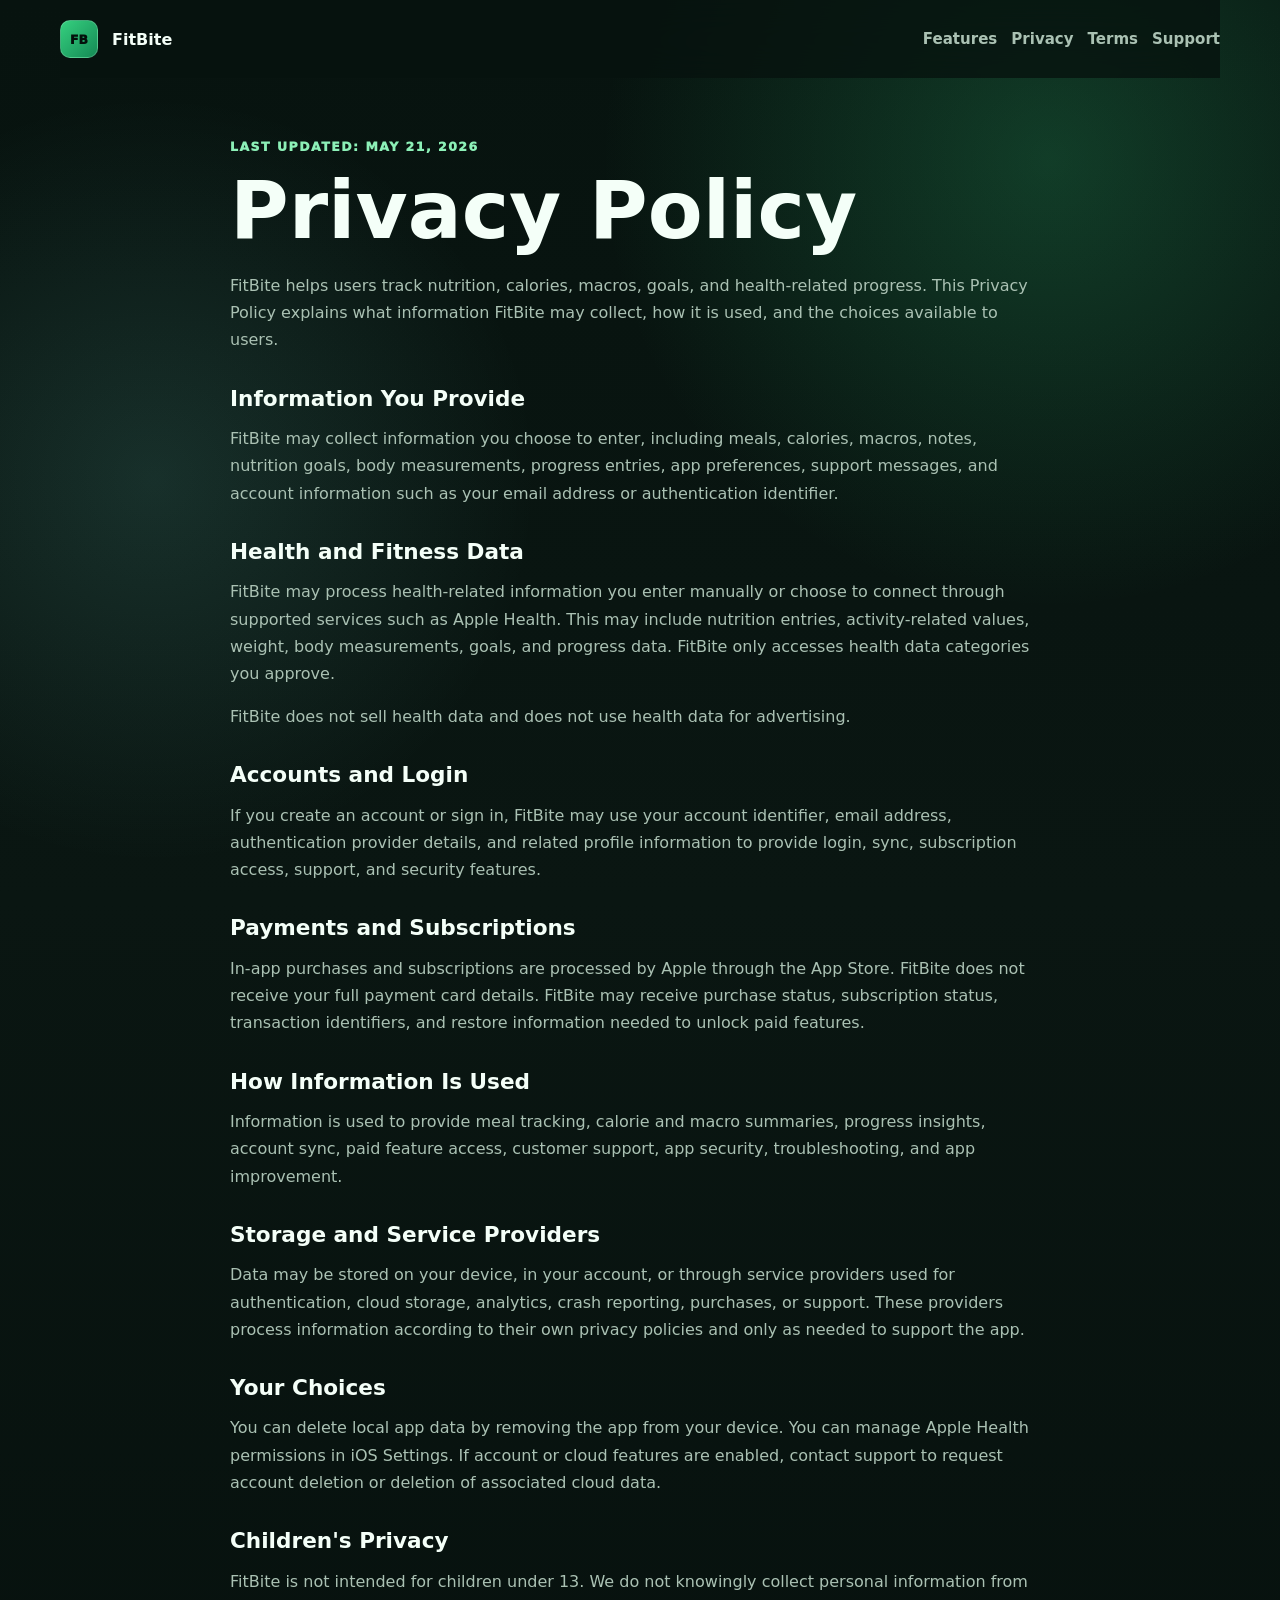
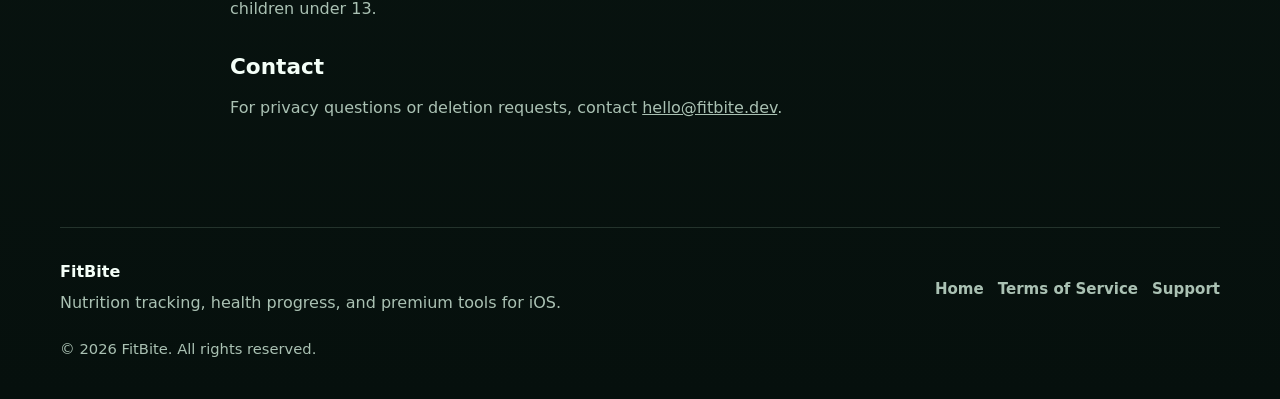
==== privacy.html @ 86999793 "update" ====
<!doctype html>
<html lang="en">
  <head>
    <meta charset="utf-8">
    <meta name="viewport" content="width=device-width, initial-scale=1">
    <title>Privacy Policy - FitBite</title>
    <meta name="description" content="Privacy Policy for the FitBite iOS app.">
    <link rel="canonical" href="https://fitbite.dev/privacy.html">
    <link rel="stylesheet" href="styles.css">
  </head>
  <body>
    <header class="site-header">
      <a class="brand" href="index.html" aria-label="FitBite home">
        <span class="brand-mark">FB</span>
        <span>FitBite</span>
      </a>
      <nav class="nav" aria-label="Main navigation">
        <a href="index.html#features">Features</a>
        <a href="privacy.html">Privacy</a>
        <a href="terms.html">Terms</a>
        <a href="support.html">Support</a>
      </nav>
    </header>

    <main class="document">
      <p class="eyebrow">Last updated: May 21, 2026</p>
      <h1>Privacy Policy</h1>
      <p>
        FitBite helps users track nutrition, calories, macros, goals, and health-related progress.
        This Privacy Policy explains what information FitBite may collect, how it is used, and the
        choices available to users.
      </p>

      <h2>Information You Provide</h2>
      <p>
        FitBite may collect information you choose to enter, including meals, calories, macros, notes,
        nutrition goals, body measurements, progress entries, app preferences, support messages, and
        account information such as your email address or authentication identifier.
      </p>

      <h2>Health and Fitness Data</h2>
      <p>
        FitBite may process health-related information you enter manually or choose to connect through
        supported services such as Apple Health. This may include nutrition entries, activity-related
        values, weight, body measurements, goals, and progress data. FitBite only accesses health data
        categories you approve.
      </p>
      <p>
        FitBite does not sell health data and does not use health data for advertising.
      </p>

      <h2>Accounts and Login</h2>
      <p>
        If you create an account or sign in, FitBite may use your account identifier, email address,
        authentication provider details, and related profile information to provide login, sync,
        subscription access, support, and security features.
      </p>

      <h2>Payments and Subscriptions</h2>
      <p>
        In-app purchases and subscriptions are processed by Apple through the App Store. FitBite does
        not receive your full payment card details. FitBite may receive purchase status, subscription
        status, transaction identifiers, and restore information needed to unlock paid features.
      </p>

      <h2>How Information Is Used</h2>
      <p>
        Information is used to provide meal tracking, calorie and macro summaries, progress insights,
        account sync, paid feature access, customer support, app security, troubleshooting, and app
        improvement.
      </p>

      <h2>Storage and Service Providers</h2>
      <p>
        Data may be stored on your device, in your account, or through service providers used for
        authentication, cloud storage, analytics, crash reporting, purchases, or support. These providers
        process information according to their own privacy policies and only as needed to support the app.
      </p>

      <h2>Your Choices</h2>
      <p>
        You can delete local app data by removing the app from your device. You can manage Apple Health
        permissions in iOS Settings. If account or cloud features are enabled, contact support to request
        account deletion or deletion of associated cloud data.
      </p>

      <h2>Children's Privacy</h2>
      <p>
        FitBite is not intended for children under 13. We do not knowingly collect personal information
        from children under 13.
      </p>

      <h2>Contact</h2>
      <p>
        For privacy questions or deletion requests, contact
        <a href="mailto:hello@fitbite.dev">hello@fitbite.dev</a>.
      </p>
    </main>

    <footer class="site-footer">
      <div>
        <strong>FitBite</strong>
        <p>Nutrition tracking, health progress, and premium tools for iOS.</p>
      </div>
      <nav aria-label="Footer navigation">
        <a href="index.html">Home</a>
        <a href="terms.html">Terms of Service</a>
        <a href="support.html">Support</a>
      </nav>
      <span>&copy; <span id="year"></span> FitBite. All rights reserved.</span>
    </footer>

    <script>
      document.getElementById("year").textContent = new Date().getFullYear();
    </script>
  </body>
</html>
---- styles.css ----
:root {
  color-scheme: dark;
  --bg: #07130f;
  --panel: #0e2019;
  --panel-2: #10281f;
  --ink: #f4fff8;
  --muted: #aac1b3;
  --line: rgba(210, 255, 226, 0.14);
  --green: #35d07f;
  --green-2: #8cf0b7;
  --lime: #d8ff70;
  --cyan: #86f7e8;
  --orange: #ffb36b;
  --shadow: 0 28px 80px rgba(0, 0, 0, 0.35);
  font-family: Inter, ui-sans-serif, system-ui, -apple-system, BlinkMacSystemFont, "Segoe UI", sans-serif;
}

* {
  box-sizing: border-box;
}

html {
  scroll-behavior: smooth;
}

body {
  margin: 0;
  background:
    radial-gradient(circle at 82% 8%, rgba(53, 208, 127, 0.22), transparent 28rem),
    radial-gradient(circle at 12% 24%, rgba(134, 247, 232, 0.12), transparent 24rem),
    linear-gradient(180deg, #07130f 0%, #0a1612 45%, #06100d 100%);
  color: var(--ink);
}

a {
  color: inherit;
}

.site-header,
.hero,
.section,
.split-section,
.gallery-section,
.faq-section,
.cta-section,
.site-footer {
  width: min(1160px, calc(100% - 40px));
  margin-right: auto;
  margin-left: auto;
}

.site-header {
  position: sticky;
  top: 0;
  z-index: 10;
  display: flex;
  align-items: center;
  justify-content: space-between;
  min-height: 78px;
  background: rgba(7, 19, 15, 0.78);
  backdrop-filter: blur(18px);
}

.brand,
.nav,
.site-footer nav {
  display: flex;
  align-items: center;
  gap: 14px;
}

.brand {
  text-decoration: none;
  font-weight: 900;
}

.brand-mark {
  display: grid;
  place-items: center;
  width: 38px;
  height: 38px;
  border: 1px solid rgba(255, 255, 255, 0.18);
  border-radius: 10px;
  background: linear-gradient(135deg, var(--green), #158a55);
  color: #04100b;
  font-size: 0.78rem;
  font-weight: 950;
}

.nav {
  flex-wrap: wrap;
  justify-content: flex-end;
}

.nav a,
.site-footer a {
  color: var(--muted);
  text-decoration: none;
  font-size: 0.94rem;
  font-weight: 800;
}

.nav a:hover,
.site-footer a:hover {
  color: var(--ink);
}

.hero {
  display: grid;
  grid-template-columns: minmax(0, 1fr) 390px;
  align-items: center;
  gap: 60px;
  min-height: calc(100vh - 138px);
  padding: 30px 0 38px;
}

.hero-copy {
  max-width: 760px;
}

.eyebrow {
  margin: 0 0 16px;
  color: var(--green-2);
  font-size: 0.78rem;
  font-weight: 950;
  letter-spacing: 0.12em;
  text-transform: uppercase;
}

h1,
h2,
h3,
p {
  margin-top: 0;
}

h1 {
  max-width: 780px;
  margin-bottom: 22px;
  font-size: clamp(3rem, 6.7vw, 5.9rem);
  line-height: 0.96;
  letter-spacing: 0;
}

h2 {
  margin-bottom: 16px;
  font-size: clamp(2rem, 4vw, 3.6rem);
  line-height: 1;
  letter-spacing: 0;
}

h3 {
  margin-bottom: 10px;
  font-size: 1.08rem;
}

p {
  color: var(--muted);
  line-height: 1.7;
}

.lead,
.section-lead {
  max-width: 680px;
  font-size: 1.16rem;
}

.hero-actions {
  display: flex;
  flex-wrap: wrap;
  gap: 12px;
  margin-top: 32px;
}

.button {
  display: inline-flex;
  align-items: center;
  justify-content: center;
  min-height: 50px;
  padding: 0 20px;
  border: 1px solid var(--line);
  border-radius: 10px;
  color: var(--ink);
  text-decoration: none;
  font-weight: 950;
}

.button.primary {
  border-color: rgba(53, 208, 127, 0.7);
  background: linear-gradient(135deg, var(--green), var(--lime));
  color: #04100b;
}

.button.secondary {
  background: rgba(255, 255, 255, 0.06);
}

.phone-scene {
  display: grid;
  justify-items: center;
}

.phone {
  width: min(100%, 360px);
  min-height: 552px;
  padding: 22px 18px;
  border: 10px solid #020806;
  border-radius: 38px;
  background:
    linear-gradient(180deg, rgba(18, 54, 40, 0.86), rgba(5, 15, 12, 0.96)),
    var(--panel);
  box-shadow: var(--shadow);
}

.phone-speaker {
  width: 92px;
  height: 5px;
  margin: 0 auto 18px;
  border-radius: 99px;
  background: rgba(255, 255, 255, 0.84);
}

.app-top {
  display: flex;
  justify-content: space-between;
  margin-bottom: 12px;
  color: var(--muted);
}

.app-top strong {
  color: var(--ink);
}

.calorie-ring {
  display: grid;
  place-items: center;
  height: 164px;
  margin-bottom: 12px;
  border: 1px solid rgba(216, 255, 112, 0.32);
  border-radius: 50%;
  background:
    radial-gradient(circle, rgba(7, 19, 15, 0.92) 49%, transparent 50%),
    conic-gradient(var(--lime) 0 68%, rgba(255, 255, 255, 0.11) 68% 100%);
}

.calorie-ring span {
  color: var(--ink);
  font-size: 2.48rem;
  font-weight: 950;
}

.calorie-ring small {
  margin-top: -54px;
  color: var(--muted);
}

.macro-grid,
.meal-stack {
  display: grid;
  gap: 10px;
}

.macro-grid {
  grid-template-columns: repeat(3, 1fr);
  margin-bottom: 10px;
}

.macro-grid div,
.meal-stack div,
.feature-grid article,
.steps article,
.plans article,
.screen-grid article,
.faq-section details {
  border: 1px solid var(--line);
  border-radius: 14px;
  background: rgba(255, 255, 255, 0.055);
}

.macro-grid div {
  display: grid;
  gap: 4px;
  padding: 12px 8px;
  text-align: center;
}

.macro-grid span,
.meal-stack span {
  color: var(--muted);
  font-size: 0.86rem;
}

.meal-stack div {
  display: flex;
  justify-content: space-between;
  padding: 13px;
}

.section,
.split-section,
.gallery-section,
.faq-section,
.cta-section {
  padding: 74px 0;
  border-top: 1px solid var(--line);
}

.feature-grid,
.plans,
.screen-grid {
  display: grid;
  gap: 16px;
}

.feature-grid {
  grid-template-columns: repeat(3, 1fr);
  margin-top: 30px;
}

.feature-grid article,
.plans article,
.screen-grid article {
  padding: 24px;
}

.feature-grid article span,
.plans article span {
  display: inline-flex;
  margin-bottom: 24px;
  color: var(--green-2);
  font-weight: 950;
}

.split-section {
  display: grid;
  grid-template-columns: 0.9fr 1.1fr;
  gap: 34px;
}

.steps {
  display: grid;
  gap: 14px;
}

.steps article {
  display: grid;
  grid-template-columns: 54px minmax(0, 1fr);
  column-gap: 18px;
  padding: 22px;
}

.steps strong {
  grid-row: span 2;
  display: grid;
  place-items: center;
  width: 46px;
  height: 46px;
  border-radius: 14px;
  background: rgba(53, 208, 127, 0.18);
  color: var(--green-2);
}

.steps p {
  margin-bottom: 0;
}

.premium-section {
  text-align: left;
}

.plans {
  grid-template-columns: repeat(3, 1fr);
  margin-top: 28px;
}

.highlight-plan {
  background: linear-gradient(180deg, rgba(53, 208, 127, 0.18), rgba(255, 255, 255, 0.055)) !important;
}

.screen-grid {
  grid-template-columns: repeat(4, 1fr);
  margin-top: 28px;
}

.mini-screen {
  height: 210px;
  margin-bottom: 18px;
  border-radius: 18px;
  background: var(--panel-2);
  overflow: hidden;
  position: relative;
}

.mini-screen::before,
.mini-screen::after {
  content: "";
  position: absolute;
  border-radius: 999px;
}

.mini-screen.calories::before {
  inset: 42px;
  border: 18px solid var(--lime);
}

.mini-screen.calories::after {
  width: 72px;
  height: 12px;
  left: 50%;
  bottom: 42px;
  transform: translateX(-50%);
  background: var(--muted);
}

.mini-screen.meals::before {
  width: 78%;
  height: 18px;
  top: 44px;
  left: 11%;
  background: var(--green);
  box-shadow: 0 42px 0 var(--cyan), 0 84px 0 var(--orange);
}

.mini-screen.progress::before {
  width: 72%;
  height: 72%;
  left: 14%;
  bottom: 18px;
  border-radius: 18px;
  background: linear-gradient(135deg, transparent 42%, var(--green) 43% 47%, transparent 48%),
    linear-gradient(90deg, rgba(255,255,255,0.08) 1px, transparent 1px);
  background-size: 100% 100%, 36px 100%;
}

.mini-screen.account::before {
  width: 74px;
  height: 74px;
  top: 38px;
  left: 50%;
  transform: translateX(-50%);
  background: var(--green);
}

.mini-screen.account::after {
  width: 66%;
  height: 18px;
  left: 17%;
  bottom: 52px;
  background: var(--muted);
  box-shadow: 0 30px 0 rgba(170, 193, 179, 0.55);
}

.faq-section {
  max-width: 900px;
}

.faq-section details {
  margin-top: 12px;
  padding: 20px 22px;
}

.faq-section summary {
  cursor: pointer;
  color: var(--ink);
  font-weight: 950;
}

.faq-section details p {
  margin: 12px 0 0;
}

.cta-section {
  display: flex;
  align-items: center;
  justify-content: space-between;
  gap: 28px;
  margin-bottom: 34px;
}

.cta-section div {
  max-width: 760px;
}

.document {
  width: min(820px, calc(100% - 40px));
  margin: 0 auto;
  padding: 58px 0 90px;
}

.document h1 {
  font-size: clamp(2.7rem, 7vw, 5rem);
}

.document h2 {
  margin-top: 34px;
  font-size: 1.35rem;
}

.support-email a {
  color: var(--green-2);
  font-size: 1.35rem;
  font-weight: 950;
}

.site-footer {
  display: grid;
  grid-template-columns: minmax(0, 1fr) auto;
  gap: 24px;
  padding: 34px 0 42px;
  border-top: 1px solid var(--line);
}

.site-footer p {
  margin: 8px 0 0;
}

.site-footer > span {
  grid-column: 1 / -1;
  color: var(--muted);
  font-size: 0.92rem;
}

@media (max-width: 920px) {
  .hero,
  .split-section,
  .cta-section {
    grid-template-columns: 1fr;
  }

  .feature-grid,
  .plans {
    grid-template-columns: repeat(2, 1fr);
  }

  .screen-grid {
    grid-template-columns: repeat(2, 1fr);
  }

  .cta-section {
    align-items: flex-start;
    display: grid;
  }
}

@media (max-width: 640px) {
  .site-header,
  .hero,
  .section,
  .split-section,
  .gallery-section,
  .faq-section,
  .cta-section,
  .site-footer,
  .document {
    width: min(100% - 28px, 1160px);
  }

  .site-header {
    position: static;
    align-items: flex-start;
    flex-direction: column;
    padding: 18px 0;
  }

  .nav {
    justify-content: flex-start;
  }

  .hero {
    min-height: auto;
    padding-top: 34px;
  }

  .feature-grid,
  .plans,
  .screen-grid,
  .macro-grid {
    grid-template-columns: 1fr;
  }

  .phone {
    min-height: auto;
  }

  .button,
  .hero-actions {
    width: 100%;
  }

  .steps article {
    grid-template-columns: 1fr;
  }

  .steps strong {
    margin-bottom: 16px;
  }

  .site-footer {
    grid-template-columns: 1fr;
  }

  .site-footer nav {
    align-items: flex-start;
    flex-direction: column;
  }
}
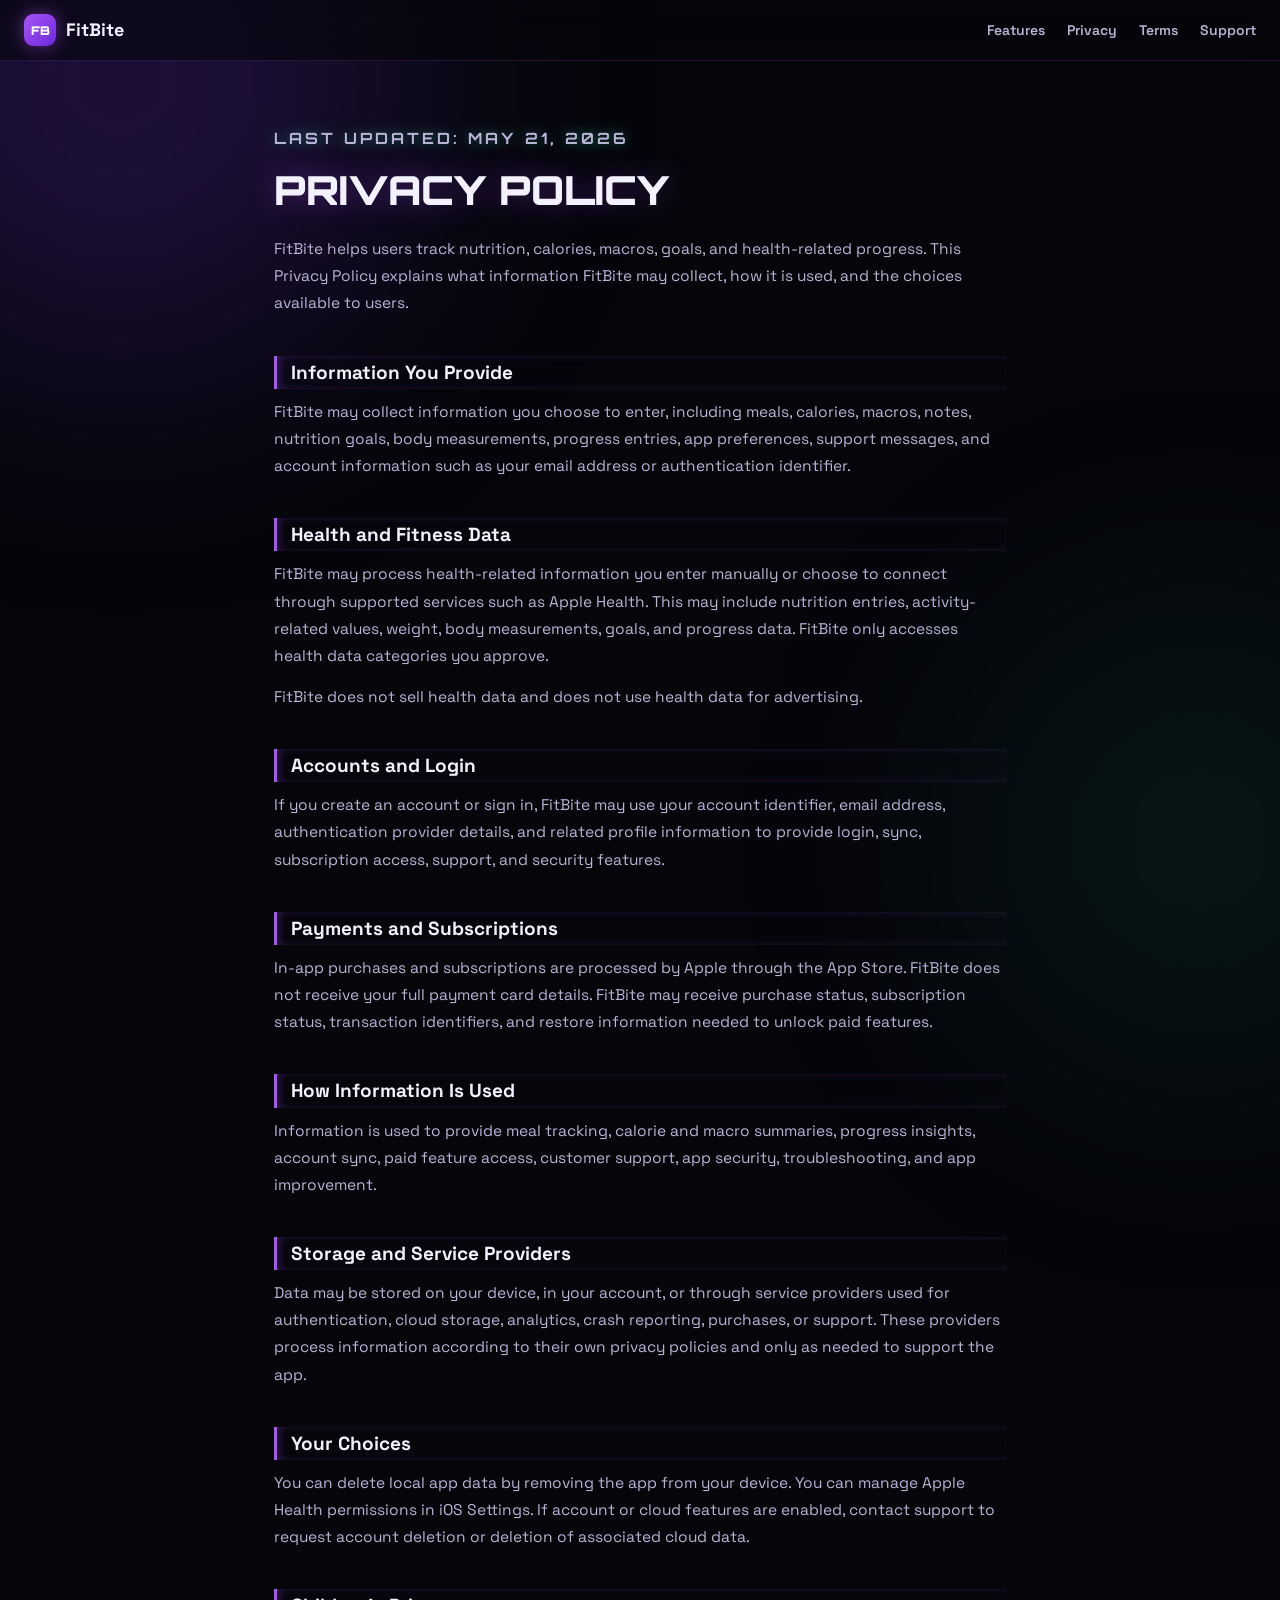
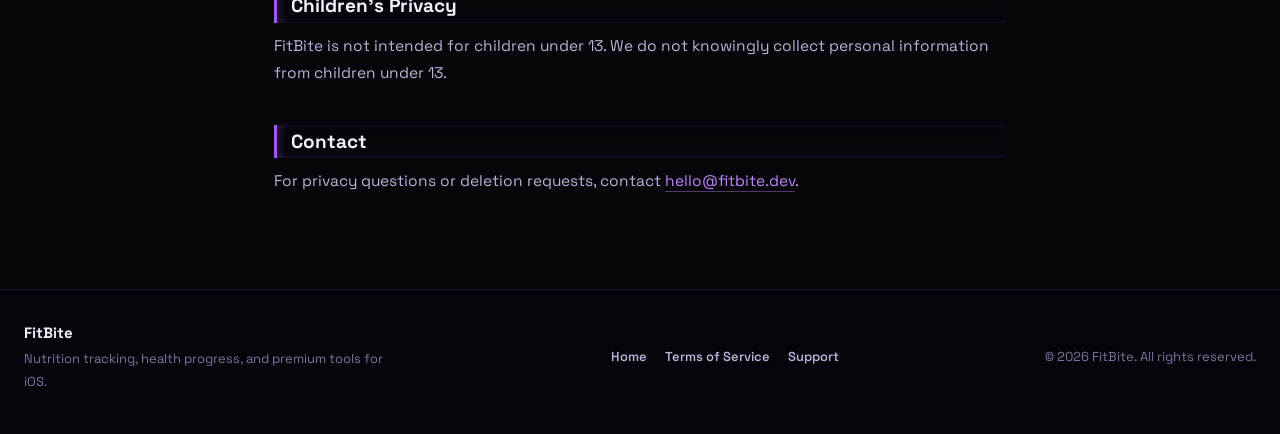
==== commit 0a6d186e: "style: privacy/terms/support sayfaları yeni neon temaya geçti — styles.css yeniden yazıldı (içerik v" ====
--- a/privacy.html
+++ b/privacy.html
@@ -6,6 +6,7 @@
     <title>Privacy Policy - FitBite</title>
     <meta name="description" content="Privacy Policy for the FitBite iOS app.">
     <link rel="canonical" href="https://fitbite.dev/privacy.html">
+    <link rel="icon" type="image/png" href="favicon.png">
     <link rel="stylesheet" href="styles.css">
   </head>
   <body>
--- a/styles.css
+++ b/styles.css
@@ -1,606 +1,147 @@
+/* FitBite legal/support sayfalari — neon tema (index.html ile uyumlu) */
+@import url('https://fonts.googleapis.com/css2?family=Space+Grotesk:wght@400;500;600;700&family=Orbitron:wght@700;900&display=swap');
+
 :root {
-  color-scheme: dark;
-  --bg: #07130f;
-  --panel: #0e2019;
-  --panel-2: #10281f;
-  --ink: #f4fff8;
-  --muted: #aac1b3;
-  --line: rgba(210, 255, 226, 0.14);
-  --green: #35d07f;
-  --green-2: #8cf0b7;
-  --lime: #d8ff70;
-  --cyan: #86f7e8;
-  --orange: #ffb36b;
-  --shadow: 0 28px 80px rgba(0, 0, 0, 0.35);
-  font-family: Inter, ui-sans-serif, system-ui, -apple-system, BlinkMacSystemFont, "Segoe UI", sans-serif;
+  --bg: #05050A;
+  --card: rgba(20, 14, 38, .55);
+  --border: rgba(168, 85, 247, .18);
+  --border-hot: rgba(168, 85, 247, .55);
+  --neon: #A855F7;
+  --neon-hi: #C084FC;
+  --neon-deep: #6D28D9;
+  --accent: #2DE0B6;
+  --accent-hi: #6FF7D8;
+  --text: #F4F1FF;
+  --text-2: #B9B3D6;
+  --text-3: #7C76A0;
 }
 
-* {
-  box-sizing: border-box;
+* { margin: 0; padding: 0; box-sizing: border-box; }
+
+body {
+  font-family: 'Space Grotesk', -apple-system, BlinkMacSystemFont, 'Segoe UI', sans-serif;
+  background: var(--bg);
+  color: var(--text);
+  line-height: 1.75;
+  min-height: 100vh;
+  display: flex;
+  flex-direction: column;
+  overflow-x: hidden;
+}
+/* sabit arka plan glow'lari */
+body::before, body::after {
+  content: '';
+  position: fixed; z-index: -1; border-radius: 50%;
+  filter: blur(130px); pointer-events: none;
+}
+body::before { width: 560px; height: 560px; background: rgba(124,58,237,.22); top: -200px; left: -160px; }
+body::after  { width: 480px; height: 480px; background: rgba(45,224,182,.08); bottom: -180px; right: -160px; }
+
+::selection { background: rgba(168,85,247,.4); }
+::-webkit-scrollbar { width: 10px; }
+::-webkit-scrollbar-track { background: #08060F; }
+::-webkit-scrollbar-thumb { background: linear-gradient(var(--neon-deep), var(--neon)); border-radius: 5px; }
+
+/* ---------- header ---------- */
+.site-header {
+  position: sticky; top: 0; z-index: 50;
+  display: flex; align-items: center; justify-content: space-between;
+  padding: 14px 24px;
+  backdrop-filter: blur(18px);
+  background: rgba(5,5,10,.6);
+  border-bottom: 1px solid var(--border);
+}
+.brand {
+  display: flex; align-items: center; gap: 10px;
+  font-weight: 700; font-size: 18px; color: var(--text); text-decoration: none;
+}
+.brand-mark {
+  display: flex; align-items: center; justify-content: center;
+  width: 32px; height: 32px; border-radius: 9px;
+  font-family: 'Orbitron', sans-serif; font-size: 12px; font-weight: 900;
+  background: linear-gradient(135deg, var(--neon), var(--neon-deep));
+  color: #fff;
+  box-shadow: 0 0 18px rgba(168,85,247,.5);
+}
+.nav { display: flex; gap: 22px; }
+.nav a {
+  color: var(--text-2); text-decoration: none; font-size: 14px; font-weight: 600;
+  transition: color .2s, text-shadow .2s;
+}
+.nav a:hover { color: var(--neon-hi); text-shadow: 0 0 12px rgba(192,132,252,.8); }
+
+/* ---------- icerik ---------- */
+.document {
+  flex: 1;
+  width: 100%; max-width: 780px;
+  margin: 0 auto;
+  padding: 64px 24px 80px;
+}
+.eyebrow {
+  font-family: 'Orbitron', sans-serif;
+  color: var(--accent-hi); font-size: 12px; font-weight: 700;
+  letter-spacing: 3px; text-transform: uppercase;
+  text-shadow: 0 0 14px rgba(45,224,182,.5);
+  margin-bottom: 14px;
+}
+.document h1 {
+  font-family: 'Orbitron', sans-serif;
+  font-size: clamp(26px, 4vw, 40px); font-weight: 900; line-height: 1.2;
+  text-transform: uppercase;
+  margin-bottom: 22px;
+  text-shadow: 0 0 30px rgba(168,85,247,.4);
+}
+.document h2 {
+  font-size: 19px; font-weight: 700;
+  margin: 38px 0 10px;
+  padding-left: 14px;
+  border-left: 3px solid var(--neon);
+  box-shadow: inset 4px 0 14px -8px rgba(168,85,247,.8);
+}
+.document p { color: var(--text-2); font-size: 15.5px; margin-bottom: 14px; }
+.document ul, .document ol { color: var(--text-2); font-size: 15.5px; margin: 0 0 14px 22px; }
+.document li { margin-bottom: 6px; }
+.document strong { color: var(--text); }
+.document a { color: var(--neon-hi); text-decoration: none; border-bottom: 1px solid rgba(192,132,252,.4); transition: all .2s; }
+.document a:hover { text-shadow: 0 0 12px rgba(192,132,252,.8); border-bottom-color: var(--neon-hi); }
+
+/* support sayfasi — buyuk e-posta butonu */
+.support-email { margin: 22px 0 30px; }
+.support-email a {
+  display: inline-block;
+  font-size: 17px; font-weight: 700;
+  padding: 14px 28px; border-radius: 12px; border: none;
+  background: linear-gradient(135deg, var(--neon), var(--neon-deep));
+  color: #fff;
+  box-shadow: 0 0 26px rgba(168,85,247,.55);
+  transition: transform .15s, box-shadow .25s;
+}
+.support-email a:hover {
+  transform: translateY(-2px);
+  box-shadow: 0 0 44px rgba(168,85,247,.85);
+  text-shadow: none;
 }
 
-html {
-  scroll-behavior: smooth;
+/* ---------- footer ---------- */
+.site-footer {
+  display: flex; align-items: center; justify-content: space-between;
+  gap: 18px; flex-wrap: wrap;
+  padding: 30px 24px 40px;
+  border-top: 1px solid var(--border);
+  background: rgba(5,5,10,.7);
+  font-size: 13px; color: var(--text-3);
 }
+.site-footer strong { color: var(--text); font-size: 15px; }
+.site-footer p { margin-top: 2px; max-width: 380px; }
+.site-footer nav { display: flex; gap: 18px; }
+.site-footer a {
+  color: var(--text-2); text-decoration: none; font-weight: 600;
+  transition: color .2s, text-shadow .2s;
+}
+.site-footer a:hover { color: var(--neon-hi); text-shadow: 0 0 12px rgba(192,132,252,.7); }
 
-body {
-  margin: 0;
-  background:
-    radial-gradient(circle at 82% 8%, rgba(53, 208, 127, 0.22), transparent 28rem),
-    radial-gradient(circle at 12% 24%, rgba(134, 247, 232, 0.12), transparent 24rem),
-    linear-gradient(180deg, #07130f 0%, #0a1612 45%, #06100d 100%);
-  color: var(--ink);
+@media (max-width: 560px) {
+  .site-header { flex-direction: column; gap: 10px; }
+  .document { padding-top: 44px; }
+  .site-footer { flex-direction: column; align-items: flex-start; }
 }
-
-a {
-  color: inherit;
-}
-
-.site-header,
-.hero,
-.section,
-.split-section,
-.gallery-section,
-.faq-section,
-.cta-section,
-.site-footer {
-  width: min(1160px, calc(100% - 40px));
-  margin-right: auto;
-  margin-left: auto;
-}
-
-.site-header {
-  position: sticky;
-  top: 0;
-  z-index: 10;
-  display: flex;
-  align-items: center;
-  justify-content: space-between;
-  min-height: 78px;
-  background: rgba(7, 19, 15, 0.78);
-  backdrop-filter: blur(18px);
-}
-
-.brand,
-.nav,
-.site-footer nav {
-  display: flex;
-  align-items: center;
-  gap: 14px;
-}
-
-.brand {
-  text-decoration: none;
-  font-weight: 900;
-}
-
-.brand-mark {
-  display: grid;
-  place-items: center;
-  width: 38px;
-  height: 38px;
-  border: 1px solid rgba(255, 255, 255, 0.18);
-  border-radius: 10px;
-  background: linear-gradient(135deg, var(--green), #158a55);
-  color: #04100b;
-  font-size: 0.78rem;
-  font-weight: 950;
-}
-
-.nav {
-  flex-wrap: wrap;
-  justify-content: flex-end;
-}
-
-.nav a,
-.site-footer a {
-  color: var(--muted);
-  text-decoration: none;
-  font-size: 0.94rem;
-  font-weight: 800;
-}
-
-.nav a:hover,
-.site-footer a:hover {
-  color: var(--ink);
-}
-
-.hero {
-  display: grid;
-  grid-template-columns: minmax(0, 1fr) 390px;
-  align-items: center;
-  gap: 60px;
-  min-height: calc(100vh - 138px);
-  padding: 30px 0 38px;
-}
-
-.hero-copy {
-  max-width: 760px;
-}
-
-.eyebrow {
-  margin: 0 0 16px;
-  color: var(--green-2);
-  font-size: 0.78rem;
-  font-weight: 950;
-  letter-spacing: 0.12em;
-  text-transform: uppercase;
-}
-
-h1,
-h2,
-h3,
-p {
-  margin-top: 0;
-}
-
-h1 {
-  max-width: 780px;
-  margin-bottom: 22px;
-  font-size: clamp(3rem, 6.7vw, 5.9rem);
-  line-height: 0.96;
-  letter-spacing: 0;
-}
-
-h2 {
-  margin-bottom: 16px;
-  font-size: clamp(2rem, 4vw, 3.6rem);
-  line-height: 1;
-  letter-spacing: 0;
-}
-
-h3 {
-  margin-bottom: 10px;
-  font-size: 1.08rem;
-}
-
-p {
-  color: var(--muted);
-  line-height: 1.7;
-}
-
-.lead,
-.section-lead {
-  max-width: 680px;
-  font-size: 1.16rem;
-}
-
-.hero-actions {
-  display: flex;
-  flex-wrap: wrap;
-  gap: 12px;
-  margin-top: 32px;
-}
-
-.button {
-  display: inline-flex;
-  align-items: center;
-  justify-content: center;
-  min-height: 50px;
-  padding: 0 20px;
-  border: 1px solid var(--line);
-  border-radius: 10px;
-  color: var(--ink);
-  text-decoration: none;
-  font-weight: 950;
-}
-
-.button.primary {
-  border-color: rgba(53, 208, 127, 0.7);
-  background: linear-gradient(135deg, var(--green), var(--lime));
-  color: #04100b;
-}
-
-.button.secondary {
-  background: rgba(255, 255, 255, 0.06);
-}
-
-.phone-scene {
-  display: grid;
-  justify-items: center;
-}
-
-.phone {
-  width: min(100%, 360px);
-  min-height: 552px;
-  padding: 22px 18px;
-  border: 10px solid #020806;
-  border-radius: 38px;
-  background:
-    linear-gradient(180deg, rgba(18, 54, 40, 0.86), rgba(5, 15, 12, 0.96)),
-    var(--panel);
-  box-shadow: var(--shadow);
-}
-
-.phone-speaker {
-  width: 92px;
-  height: 5px;
-  margin: 0 auto 18px;
-  border-radius: 99px;
-  background: rgba(255, 255, 255, 0.84);
-}
-
-.app-top {
-  display: flex;
-  justify-content: space-between;
-  margin-bottom: 12px;
-  color: var(--muted);
-}
-
-.app-top strong {
-  color: var(--ink);
-}
-
-.calorie-ring {
-  display: grid;
-  place-items: center;
-  height: 164px;
-  margin-bottom: 12px;
-  border: 1px solid rgba(216, 255, 112, 0.32);
-  border-radius: 50%;
-  background:
-    radial-gradient(circle, rgba(7, 19, 15, 0.92) 49%, transparent 50%),
-    conic-gradient(var(--lime) 0 68%, rgba(255, 255, 255, 0.11) 68% 100%);
-}
-
-.calorie-ring span {
-  color: var(--ink);
-  font-size: 2.48rem;
-  font-weight: 950;
-}
-
-.calorie-ring small {
-  margin-top: -54px;
-  color: var(--muted);
-}
-
-.macro-grid,
-.meal-stack {
-  display: grid;
-  gap: 10px;
-}
-
-.macro-grid {
-  grid-template-columns: repeat(3, 1fr);
-  margin-bottom: 10px;
-}
-
-.macro-grid div,
-.meal-stack div,
-.feature-grid article,
-.steps article,
-.plans article,
-.screen-grid article,
-.faq-section details {
-  border: 1px solid var(--line);
-  border-radius: 14px;
-  background: rgba(255, 255, 255, 0.055);
-}
-
-.macro-grid div {
-  display: grid;
-  gap: 4px;
-  padding: 12px 8px;
-  text-align: center;
-}
-
-.macro-grid span,
-.meal-stack span {
-  color: var(--muted);
-  font-size: 0.86rem;
-}
-
-.meal-stack div {
-  display: flex;
-  justify-content: space-between;
-  padding: 13px;
-}
-
-.section,
-.split-section,
-.gallery-section,
-.faq-section,
-.cta-section {
-  padding: 74px 0;
-  border-top: 1px solid var(--line);
-}
-
-.feature-grid,
-.plans,
-.screen-grid {
-  display: grid;
-  gap: 16px;
-}
-
-.feature-grid {
-  grid-template-columns: repeat(3, 1fr);
-  margin-top: 30px;
-}
-
-.feature-grid article,
-.plans article,
-.screen-grid article {
-  padding: 24px;
-}
-
-.feature-grid article span,
-.plans article span {
-  display: inline-flex;
-  margin-bottom: 24px;
-  color: var(--green-2);
-  font-weight: 950;
-}
-
-.split-section {
-  display: grid;
-  grid-template-columns: 0.9fr 1.1fr;
-  gap: 34px;
-}
-
-.steps {
-  display: grid;
-  gap: 14px;
-}
-
-.steps article {
-  display: grid;
-  grid-template-columns: 54px minmax(0, 1fr);
-  column-gap: 18px;
-  padding: 22px;
-}
-
-.steps strong {
-  grid-row: span 2;
-  display: grid;
-  place-items: center;
-  width: 46px;
-  height: 46px;
-  border-radius: 14px;
-  background: rgba(53, 208, 127, 0.18);
-  color: var(--green-2);
-}
-
-.steps p {
-  margin-bottom: 0;
-}
-
-.premium-section {
-  text-align: left;
-}
-
-.plans {
-  grid-template-columns: repeat(3, 1fr);
-  margin-top: 28px;
-}
-
-.highlight-plan {
-  background: linear-gradient(180deg, rgba(53, 208, 127, 0.18), rgba(255, 255, 255, 0.055)) !important;
-}
-
-.screen-grid {
-  grid-template-columns: repeat(4, 1fr);
-  margin-top: 28px;
-}
-
-.mini-screen {
-  height: 210px;
-  margin-bottom: 18px;
-  border-radius: 18px;
-  background: var(--panel-2);
-  overflow: hidden;
-  position: relative;
-}
-
-.mini-screen::before,
-.mini-screen::after {
-  content: "";
-  position: absolute;
-  border-radius: 999px;
-}
-
-.mini-screen.calories::before {
-  inset: 42px;
-  border: 18px solid var(--lime);
-}
-
-.mini-screen.calories::after {
-  width: 72px;
-  height: 12px;
-  left: 50%;
-  bottom: 42px;
-  transform: translateX(-50%);
-  background: var(--muted);
-}
-
-.mini-screen.meals::before {
-  width: 78%;
-  height: 18px;
-  top: 44px;
-  left: 11%;
-  background: var(--green);
-  box-shadow: 0 42px 0 var(--cyan), 0 84px 0 var(--orange);
-}
-
-.mini-screen.progress::before {
-  width: 72%;
-  height: 72%;
-  left: 14%;
-  bottom: 18px;
-  border-radius: 18px;
-  background: linear-gradient(135deg, transparent 42%, var(--green) 43% 47%, transparent 48%),
-    linear-gradient(90deg, rgba(255,255,255,0.08) 1px, transparent 1px);
-  background-size: 100% 100%, 36px 100%;
-}
-
-.mini-screen.account::before {
-  width: 74px;
-  height: 74px;
-  top: 38px;
-  left: 50%;
-  transform: translateX(-50%);
-  background: var(--green);
-}
-
-.mini-screen.account::after {
-  width: 66%;
-  height: 18px;
-  left: 17%;
-  bottom: 52px;
-  background: var(--muted);
-  box-shadow: 0 30px 0 rgba(170, 193, 179, 0.55);
-}
-
-.faq-section {
-  max-width: 900px;
-}
-
-.faq-section details {
-  margin-top: 12px;
-  padding: 20px 22px;
-}
-
-.faq-section summary {
-  cursor: pointer;
-  color: var(--ink);
-  font-weight: 950;
-}
-
-.faq-section details p {
-  margin: 12px 0 0;
-}
-
-.cta-section {
-  display: flex;
-  align-items: center;
-  justify-content: space-between;
-  gap: 28px;
-  margin-bottom: 34px;
-}
-
-.cta-section div {
-  max-width: 760px;
-}
-
-.document {
-  width: min(820px, calc(100% - 40px));
-  margin: 0 auto;
-  padding: 58px 0 90px;
-}
-
-.document h1 {
-  font-size: clamp(2.7rem, 7vw, 5rem);
-}
-
-.document h2 {
-  margin-top: 34px;
-  font-size: 1.35rem;
-}
-
-.support-email a {
-  color: var(--green-2);
-  font-size: 1.35rem;
-  font-weight: 950;
-}
-
-.site-footer {
-  display: grid;
-  grid-template-columns: minmax(0, 1fr) auto;
-  gap: 24px;
-  padding: 34px 0 42px;
-  border-top: 1px solid var(--line);
-}
-
-.site-footer p {
-  margin: 8px 0 0;
-}
-
-.site-footer > span {
-  grid-column: 1 / -1;
-  color: var(--muted);
-  font-size: 0.92rem;
-}
-
-@media (max-width: 920px) {
-  .hero,
-  .split-section,
-  .cta-section {
-    grid-template-columns: 1fr;
-  }
-
-  .feature-grid,
-  .plans {
-    grid-template-columns: repeat(2, 1fr);
-  }
-
-  .screen-grid {
-    grid-template-columns: repeat(2, 1fr);
-  }
-
-  .cta-section {
-    align-items: flex-start;
-    display: grid;
-  }
-}
-
-@media (max-width: 640px) {
-  .site-header,
-  .hero,
-  .section,
-  .split-section,
-  .gallery-section,
-  .faq-section,
-  .cta-section,
-  .site-footer,
-  .document {
-    width: min(100% - 28px, 1160px);
-  }
-
-  .site-header {
-    position: static;
-    align-items: flex-start;
-    flex-direction: column;
-    padding: 18px 0;
-  }
-
-  .nav {
-    justify-content: flex-start;
-  }
-
-  .hero {
-    min-height: auto;
-    padding-top: 34px;
-  }
-
-  .feature-grid,
-  .plans,
-  .screen-grid,
-  .macro-grid {
-    grid-template-columns: 1fr;
-  }
-
-  .phone {
-    min-height: auto;
-  }
-
-  .button,
-  .hero-actions {
-    width: 100%;
-  }
-
-  .steps article {
-    grid-template-columns: 1fr;
-  }
-
-  .steps strong {
-    margin-bottom: 16px;
-  }
-
-  .site-footer {
-    grid-template-columns: 1fr;
-  }
-
-  .site-footer nav {
-    align-items: flex-start;
-    flex-direction: column;
-  }
-}
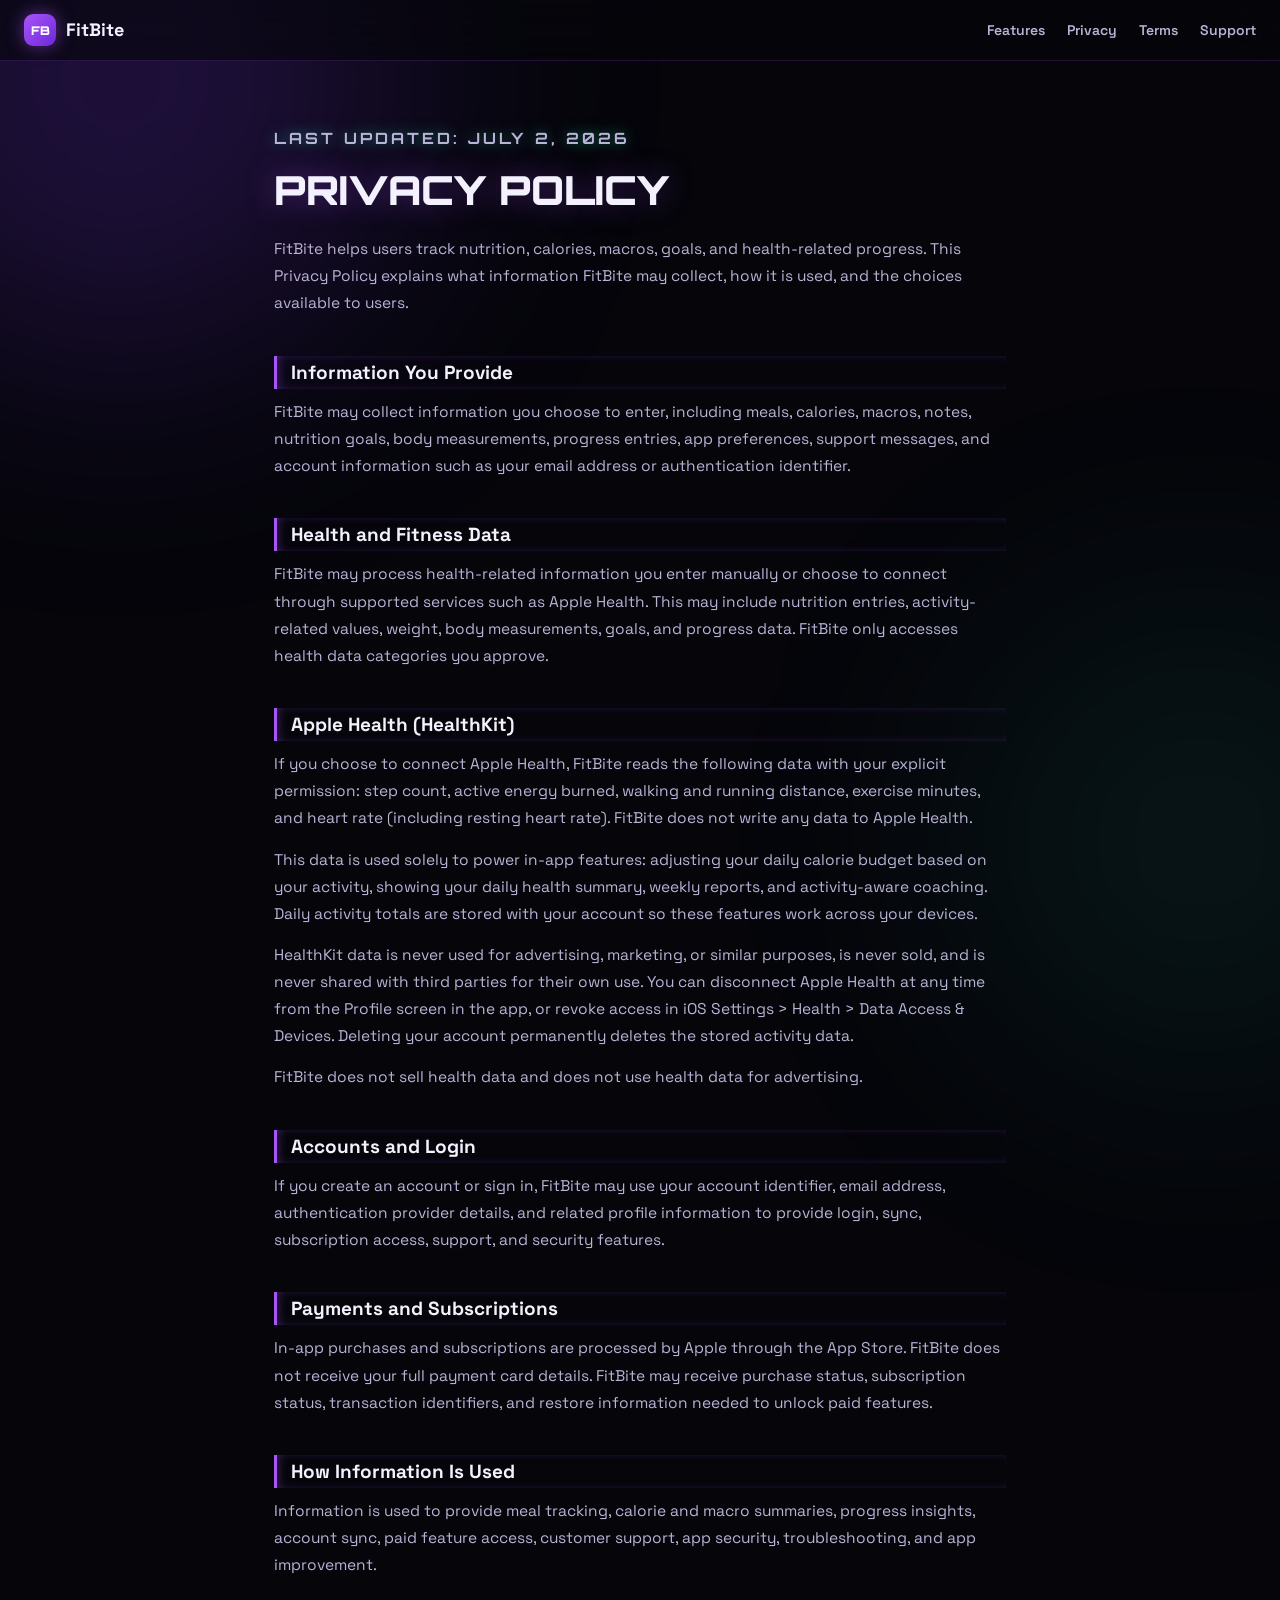
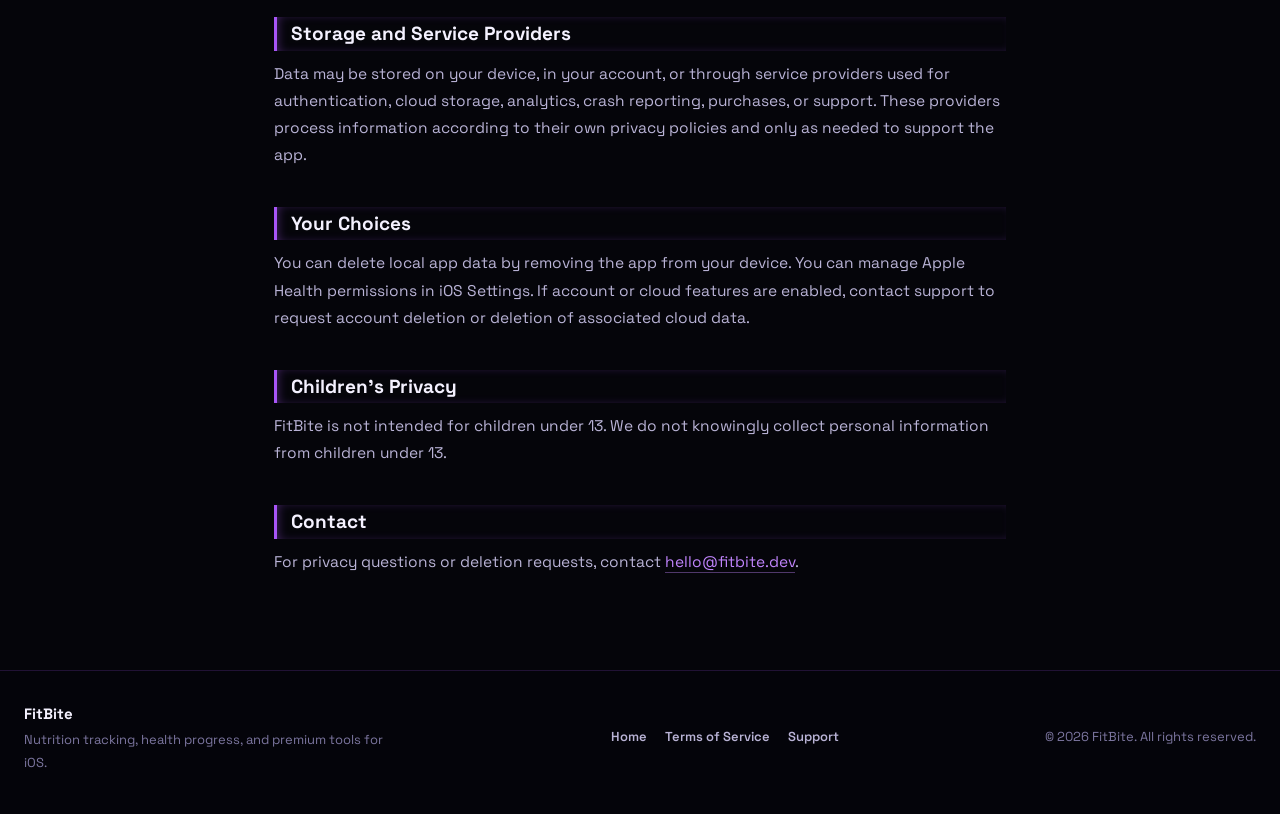
==== commit 35e9f18d: "privacy: Apple Health (HealthKit) bölümü — okunan veri türleri, kullanım amacı (kalori bütçesi/rapor" ====
--- a/privacy.html
+++ b/privacy.html
@@ -24,7 +24,7 @@
     </header>
 
     <main class="document">
-      <p class="eyebrow">Last updated: May 21, 2026</p>
+      <p class="eyebrow">Last updated: July 2, 2026</p>
       <h1>Privacy Policy</h1>
       <p>
         FitBite helps users track nutrition, calories, macros, goals, and health-related progress.
@@ -45,6 +45,25 @@
         supported services such as Apple Health. This may include nutrition entries, activity-related
         values, weight, body measurements, goals, and progress data. FitBite only accesses health data
         categories you approve.
+      </p>
+
+      <h2>Apple Health (HealthKit)</h2>
+      <p>
+        If you choose to connect Apple Health, FitBite reads the following data with your explicit
+        permission: step count, active energy burned, walking and running distance, exercise minutes,
+        and heart rate (including resting heart rate). FitBite does not write any data to Apple Health.
+      </p>
+      <p>
+        This data is used solely to power in-app features: adjusting your daily calorie budget based
+        on your activity, showing your daily health summary, weekly reports, and activity-aware
+        coaching. Daily activity totals are stored with your account so these features work across
+        your devices.
+      </p>
+      <p>
+        HealthKit data is never used for advertising, marketing, or similar purposes, is never sold,
+        and is never shared with third parties for their own use. You can disconnect Apple Health at
+        any time from the Profile screen in the app, or revoke access in iOS Settings &gt; Health &gt;
+        Data Access &amp; Devices. Deleting your account permanently deletes the stored activity data.
       </p>
       <p>
         FitBite does not sell health data and does not use health data for advertising.
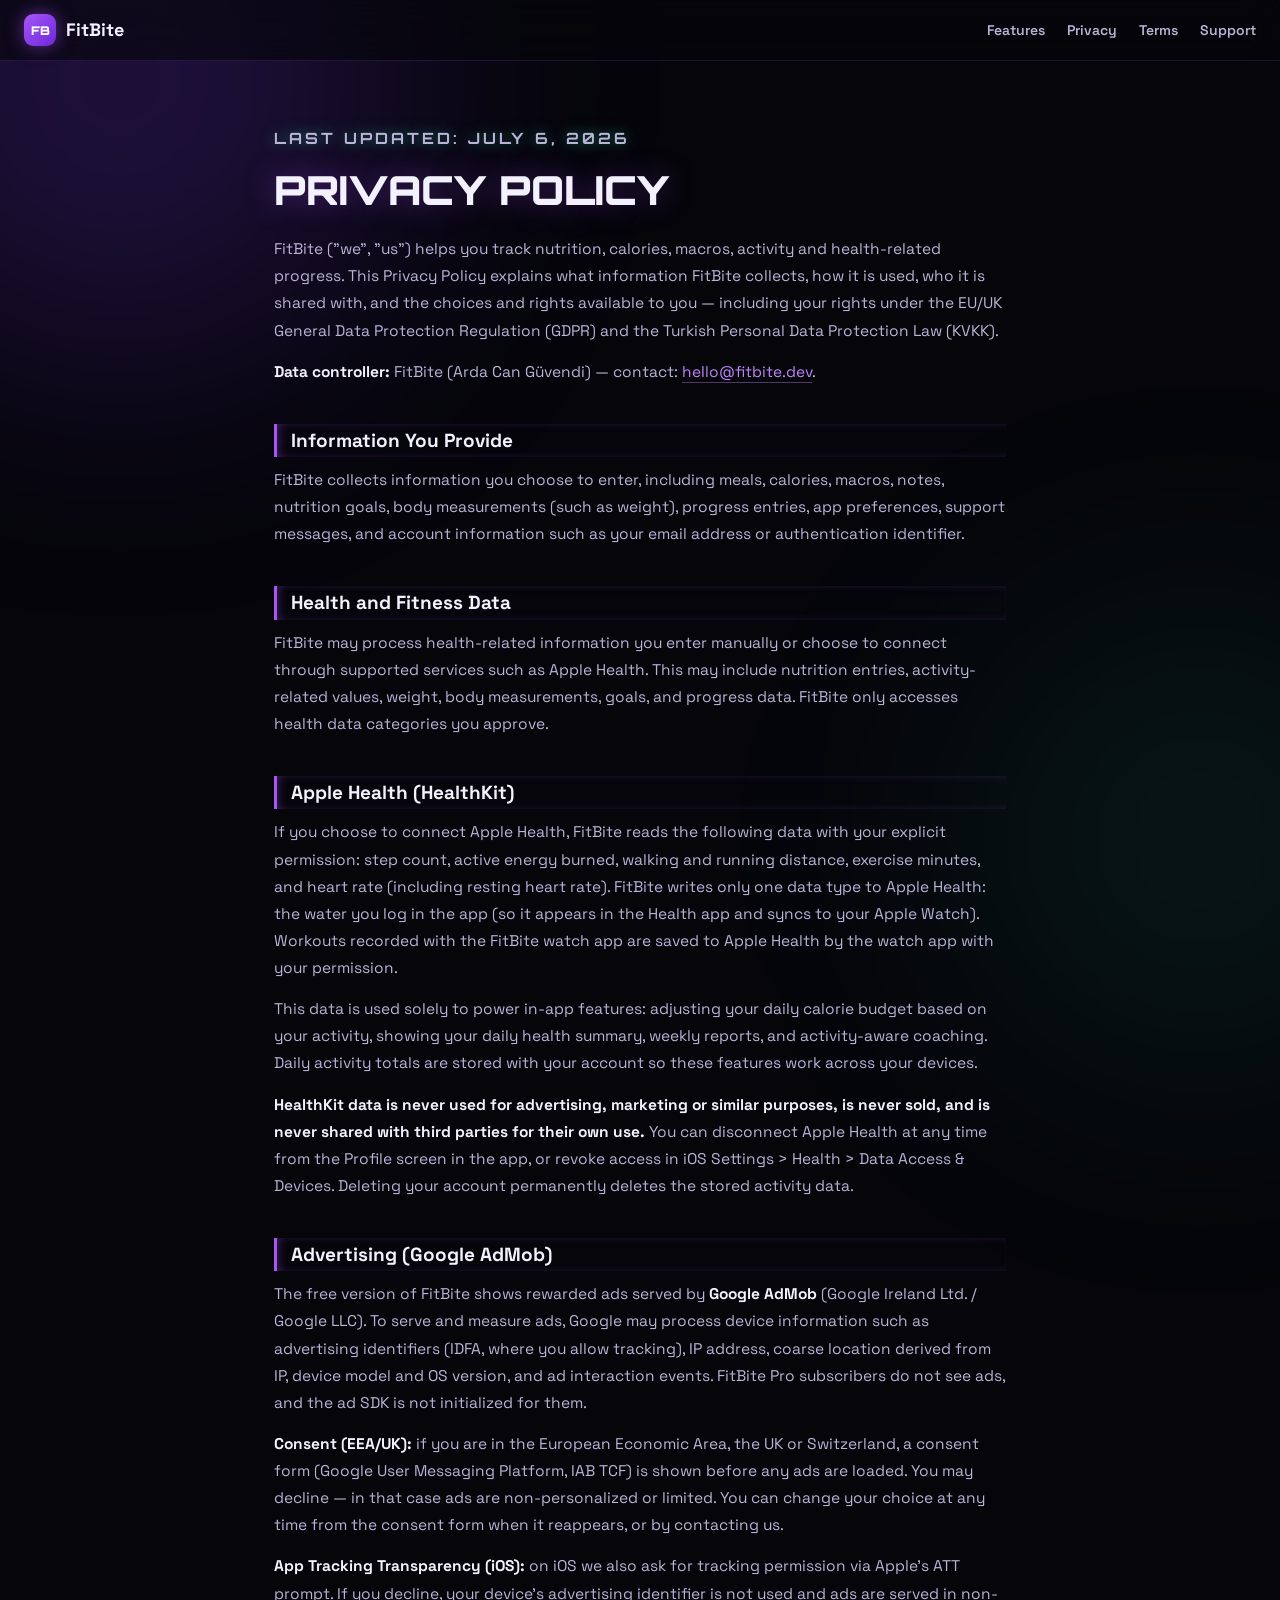
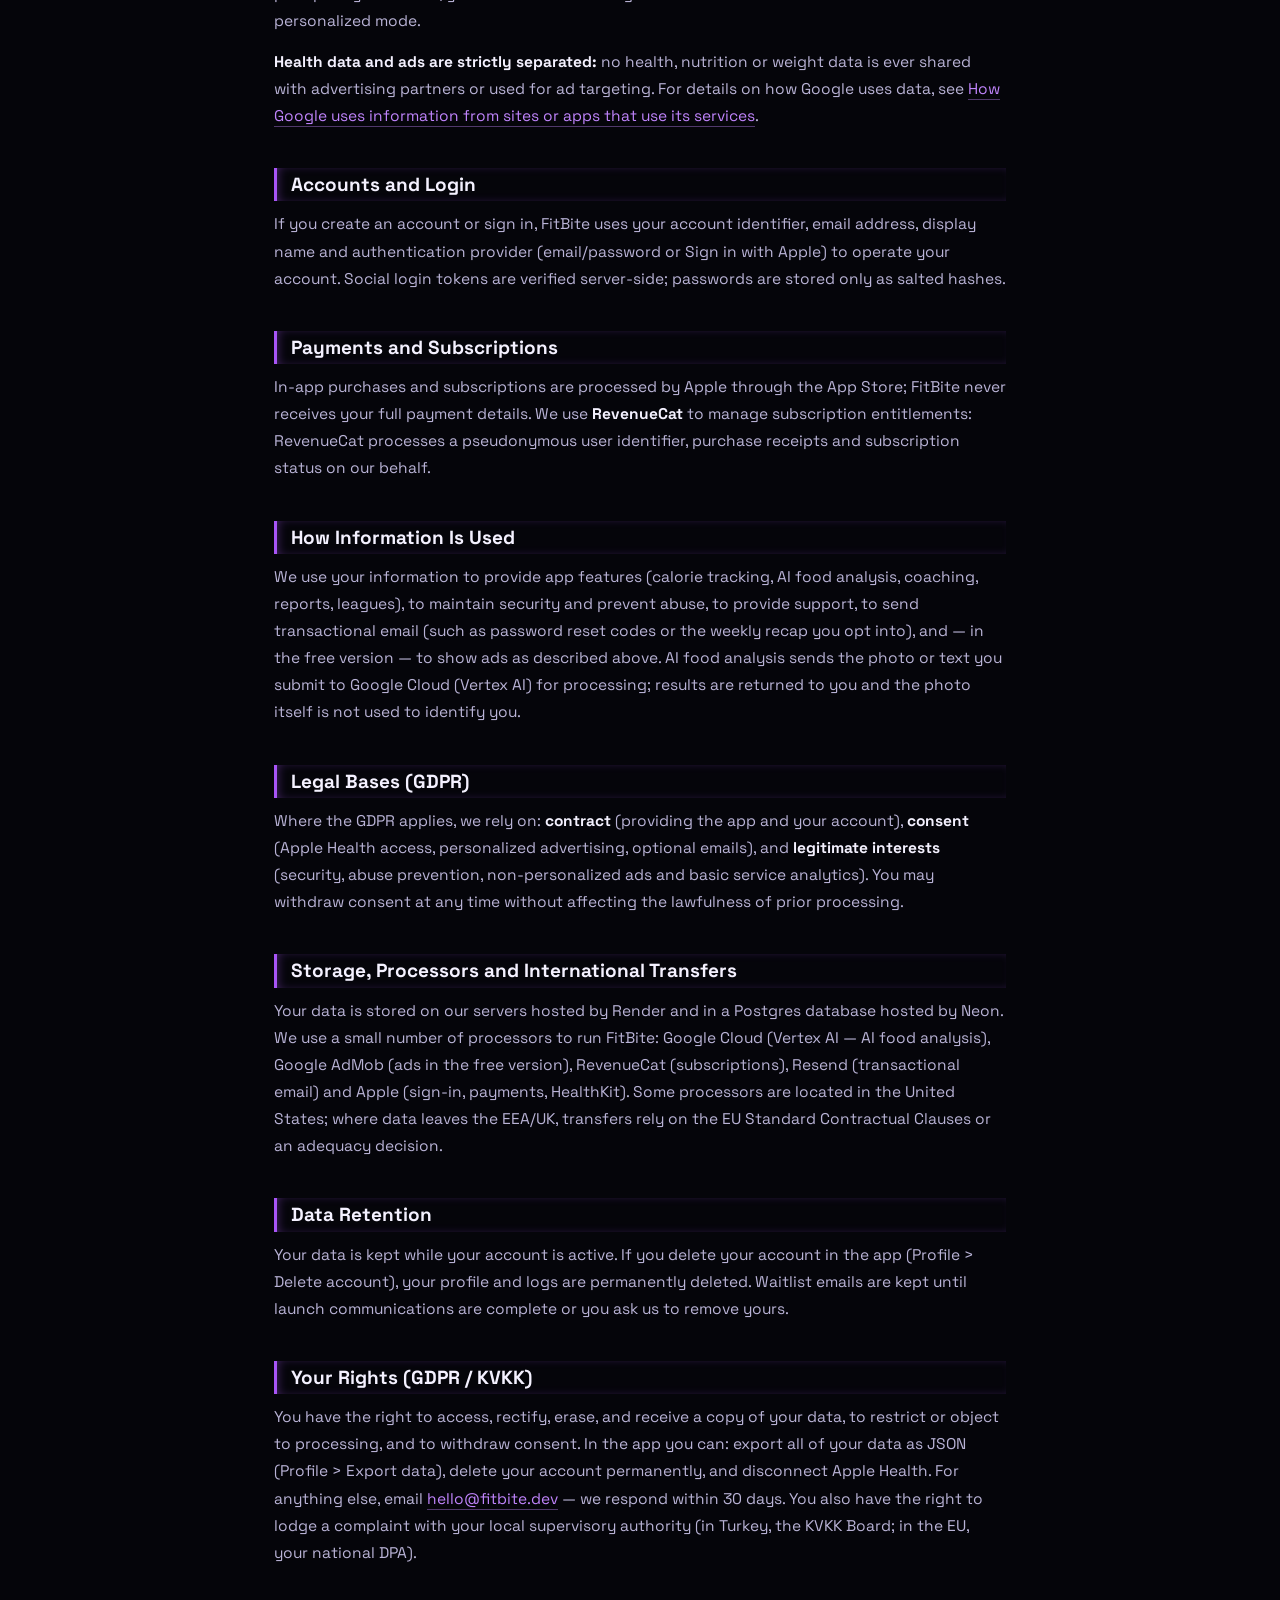
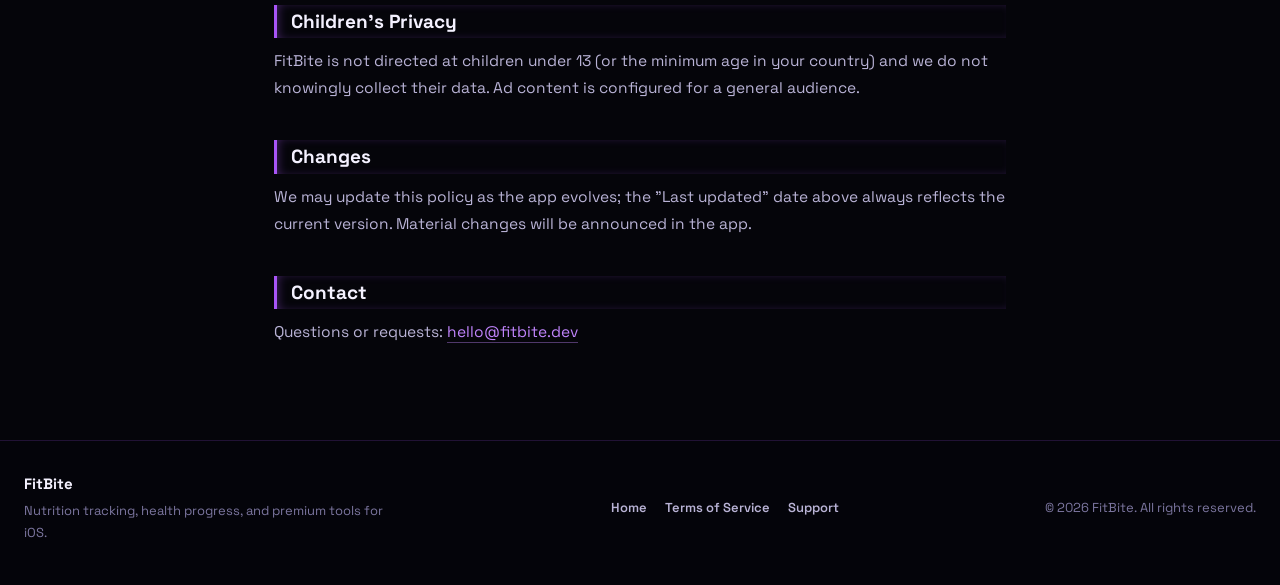
==== commit 45aa59bb: "legal: reklam + GDPR/KVKK kapsamlı güncelleme — Privacy: Google AdMob bölümü (işlenen veriler, UMP/T" ====
--- a/privacy.html
+++ b/privacy.html
@@ -24,19 +24,26 @@
     </header>
 
     <main class="document">
-      <p class="eyebrow">Last updated: July 2, 2026</p>
+      <p class="eyebrow">Last updated: July 6, 2026</p>
       <h1>Privacy Policy</h1>
       <p>
-        FitBite helps users track nutrition, calories, macros, goals, and health-related progress.
-        This Privacy Policy explains what information FitBite may collect, how it is used, and the
-        choices available to users.
+        FitBite ("we", "us") helps you track nutrition, calories, macros, activity and health-related
+        progress. This Privacy Policy explains what information FitBite collects, how it is used,
+        who it is shared with, and the choices and rights available to you — including your rights
+        under the EU/UK General Data Protection Regulation (GDPR) and the Turkish Personal Data
+        Protection Law (KVKK).
+      </p>
+      <p>
+        <strong>Data controller:</strong> FitBite (Arda Can Güvendi) — contact:
+        <a href="mailto:hello@fitbite.dev">hello@fitbite.dev</a>.
       </p>
 
       <h2>Information You Provide</h2>
       <p>
-        FitBite may collect information you choose to enter, including meals, calories, macros, notes,
-        nutrition goals, body measurements, progress entries, app preferences, support messages, and
-        account information such as your email address or authentication identifier.
+        FitBite collects information you choose to enter, including meals, calories, macros, notes,
+        nutrition goals, body measurements (such as weight), progress entries, app preferences,
+        support messages, and account information such as your email address or authentication
+        identifier.
       </p>
 
       <h2>Health and Fitness Data</h2>
@@ -51,7 +58,10 @@
       <p>
         If you choose to connect Apple Health, FitBite reads the following data with your explicit
         permission: step count, active energy burned, walking and running distance, exercise minutes,
-        and heart rate (including resting heart rate). FitBite does not write any data to Apple Health.
+        and heart rate (including resting heart rate). FitBite writes only one data type to Apple
+        Health: the water you log in the app (so it appears in the Health app and syncs to your
+        Apple Watch). Workouts recorded with the FitBite watch app are saved to Apple Health by the
+        watch app with your permission.
       </p>
       <p>
         This data is used solely to power in-app features: adjusting your daily calorie budget based
@@ -60,60 +70,117 @@
         your devices.
       </p>
       <p>
-        HealthKit data is never used for advertising, marketing, or similar purposes, is never sold,
-        and is never shared with third parties for their own use. You can disconnect Apple Health at
-        any time from the Profile screen in the app, or revoke access in iOS Settings &gt; Health &gt;
-        Data Access &amp; Devices. Deleting your account permanently deletes the stored activity data.
-      </p>
-      <p>
-        FitBite does not sell health data and does not use health data for advertising.
+        <strong>HealthKit data is never used for advertising, marketing or similar purposes, is never
+        sold, and is never shared with third parties for their own use.</strong> You can disconnect
+        Apple Health at any time from the Profile screen in the app, or revoke access in iOS
+        Settings &gt; Health &gt; Data Access &amp; Devices. Deleting your account permanently deletes
+        the stored activity data.
+      </p>
+
+      <h2>Advertising (Google AdMob)</h2>
+      <p>
+        The free version of FitBite shows rewarded ads served by <strong>Google AdMob</strong>
+        (Google Ireland Ltd. / Google LLC). To serve and measure ads, Google may process device
+        information such as advertising identifiers (IDFA, where you allow tracking), IP address,
+        coarse location derived from IP, device model and OS version, and ad interaction events.
+        FitBite Pro subscribers do not see ads, and the ad SDK is not initialized for them.
+      </p>
+      <p>
+        <strong>Consent (EEA/UK):</strong> if you are in the European Economic Area, the UK or
+        Switzerland, a consent form (Google User Messaging Platform, IAB TCF) is shown before any
+        ads are loaded. You may decline — in that case ads are non-personalized or limited. You can
+        change your choice at any time from the consent form when it reappears, or by contacting us.
+      </p>
+      <p>
+        <strong>App Tracking Transparency (iOS):</strong> on iOS we also ask for tracking permission
+        via Apple's ATT prompt. If you decline, your device's advertising identifier is not used and
+        ads are served in non-personalized mode.
+      </p>
+      <p>
+        <strong>Health data and ads are strictly separated:</strong> no health, nutrition or weight
+        data is ever shared with advertising partners or used for ad targeting. For details on how
+        Google uses data, see
+        <a href="https://policies.google.com/technologies/partner-sites" rel="noopener">How Google uses
+        information from sites or apps that use its services</a>.
       </p>
 
       <h2>Accounts and Login</h2>
       <p>
-        If you create an account or sign in, FitBite may use your account identifier, email address,
-        authentication provider details, and related profile information to provide login, sync,
-        subscription access, support, and security features.
+        If you create an account or sign in, FitBite uses your account identifier, email address,
+        display name and authentication provider (email/password or Sign in with Apple) to operate
+        your account. Social login tokens are verified server-side; passwords are stored only as
+        salted hashes.
       </p>
 
       <h2>Payments and Subscriptions</h2>
       <p>
-        In-app purchases and subscriptions are processed by Apple through the App Store. FitBite does
-        not receive your full payment card details. FitBite may receive purchase status, subscription
-        status, transaction identifiers, and restore information needed to unlock paid features.
+        In-app purchases and subscriptions are processed by Apple through the App Store; FitBite never
+        receives your full payment details. We use <strong>RevenueCat</strong> to manage subscription
+        entitlements: RevenueCat processes a pseudonymous user identifier, purchase receipts and
+        subscription status on our behalf.
       </p>
 
       <h2>How Information Is Used</h2>
       <p>
-        Information is used to provide meal tracking, calorie and macro summaries, progress insights,
-        account sync, paid feature access, customer support, app security, troubleshooting, and app
-        improvement.
-      </p>
-
-      <h2>Storage and Service Providers</h2>
-      <p>
-        Data may be stored on your device, in your account, or through service providers used for
-        authentication, cloud storage, analytics, crash reporting, purchases, or support. These providers
-        process information according to their own privacy policies and only as needed to support the app.
-      </p>
-
-      <h2>Your Choices</h2>
-      <p>
-        You can delete local app data by removing the app from your device. You can manage Apple Health
-        permissions in iOS Settings. If account or cloud features are enabled, contact support to request
-        account deletion or deletion of associated cloud data.
+        We use your information to provide app features (calorie tracking, AI food analysis, coaching,
+        reports, leagues), to maintain security and prevent abuse, to provide support, to send
+        transactional email (such as password reset codes or the weekly recap you opt into), and — in
+        the free version — to show ads as described above. AI food analysis sends the photo or text
+        you submit to Google Cloud (Vertex AI) for processing; results are returned to you and the
+        photo itself is not used to identify you.
+      </p>
+
+      <h2>Legal Bases (GDPR)</h2>
+      <p>
+        Where the GDPR applies, we rely on: <strong>contract</strong> (providing the app and your
+        account), <strong>consent</strong> (Apple Health access, personalized advertising, optional
+        emails), and <strong>legitimate interests</strong> (security, abuse prevention,
+        non-personalized ads and basic service analytics). You may withdraw consent at any time
+        without affecting the lawfulness of prior processing.
+      </p>
+
+      <h2>Storage, Processors and International Transfers</h2>
+      <p>
+        Your data is stored on our servers hosted by Render and in a Postgres database hosted by
+        Neon. We use a small number of processors to run FitBite: Google Cloud (Vertex AI — AI food
+        analysis), Google AdMob (ads in the free version), RevenueCat (subscriptions), Resend
+        (transactional email) and Apple (sign-in, payments, HealthKit). Some processors are located
+        in the United States; where data leaves the EEA/UK, transfers rely on the EU Standard
+        Contractual Clauses or an adequacy decision.
+      </p>
+
+      <h2>Data Retention</h2>
+      <p>
+        Your data is kept while your account is active. If you delete your account in the app
+        (Profile &gt; Delete account), your profile and logs are permanently deleted. Waitlist
+        emails are kept until launch communications are complete or you ask us to remove yours.
+      </p>
+
+      <h2>Your Rights (GDPR / KVKK)</h2>
+      <p>
+        You have the right to access, rectify, erase, and receive a copy of your data, to restrict or
+        object to processing, and to withdraw consent. In the app you can: export all of your data as
+        JSON (Profile &gt; Export data), delete your account permanently, and disconnect Apple Health.
+        For anything else, email <a href="mailto:hello@fitbite.dev">hello@fitbite.dev</a> — we respond
+        within 30 days. You also have the right to lodge a complaint with your local supervisory
+        authority (in Turkey, the KVKK Board; in the EU, your national DPA).
       </p>
 
       <h2>Children's Privacy</h2>
       <p>
-        FitBite is not intended for children under 13. We do not knowingly collect personal information
-        from children under 13.
+        FitBite is not directed at children under 13 (or the minimum age in your country) and we do
+        not knowingly collect their data. Ad content is configured for a general audience.
+      </p>
+
+      <h2>Changes</h2>
+      <p>
+        We may update this policy as the app evolves; the "Last updated" date above always reflects
+        the current version. Material changes will be announced in the app.
       </p>
 
       <h2>Contact</h2>
       <p>
-        For privacy questions or deletion requests, contact
-        <a href="mailto:hello@fitbite.dev">hello@fitbite.dev</a>.
+        Questions or requests: <a href="mailto:hello@fitbite.dev">hello@fitbite.dev</a>
       </p>
     </main>
 
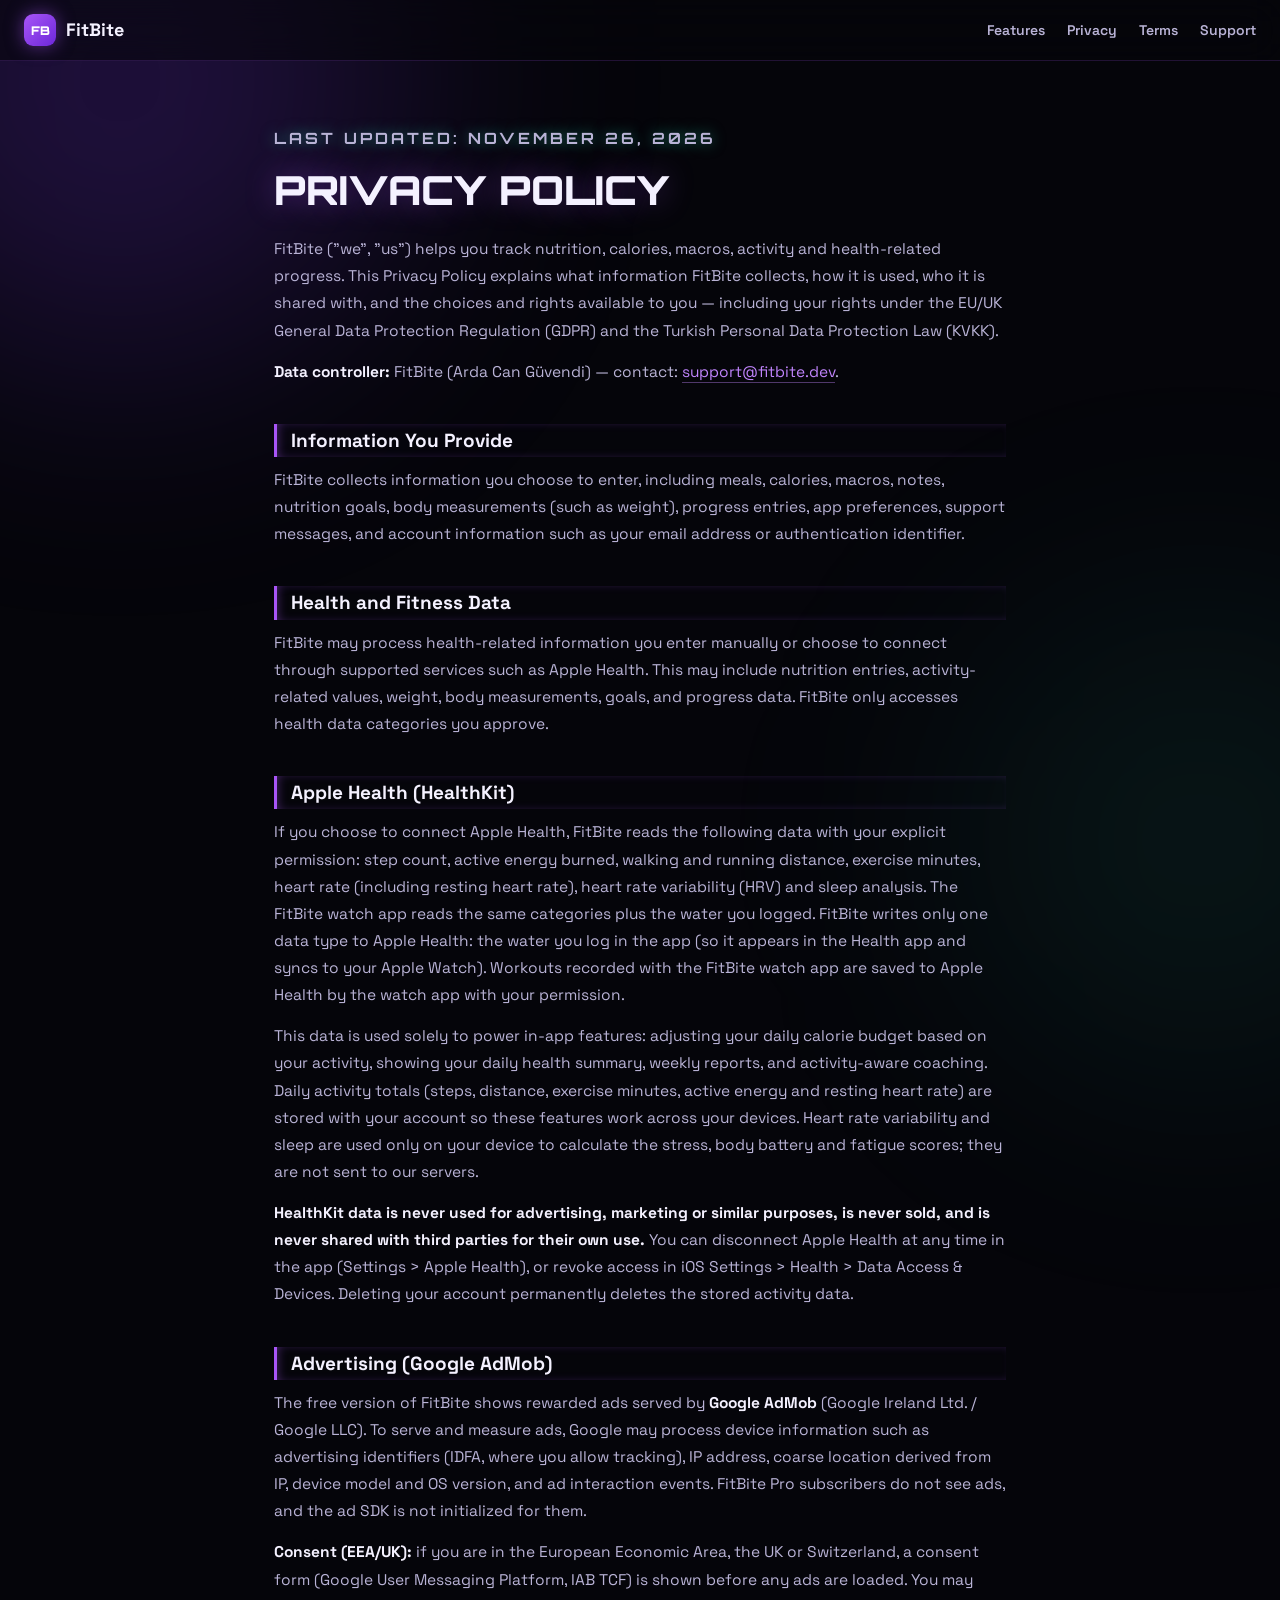
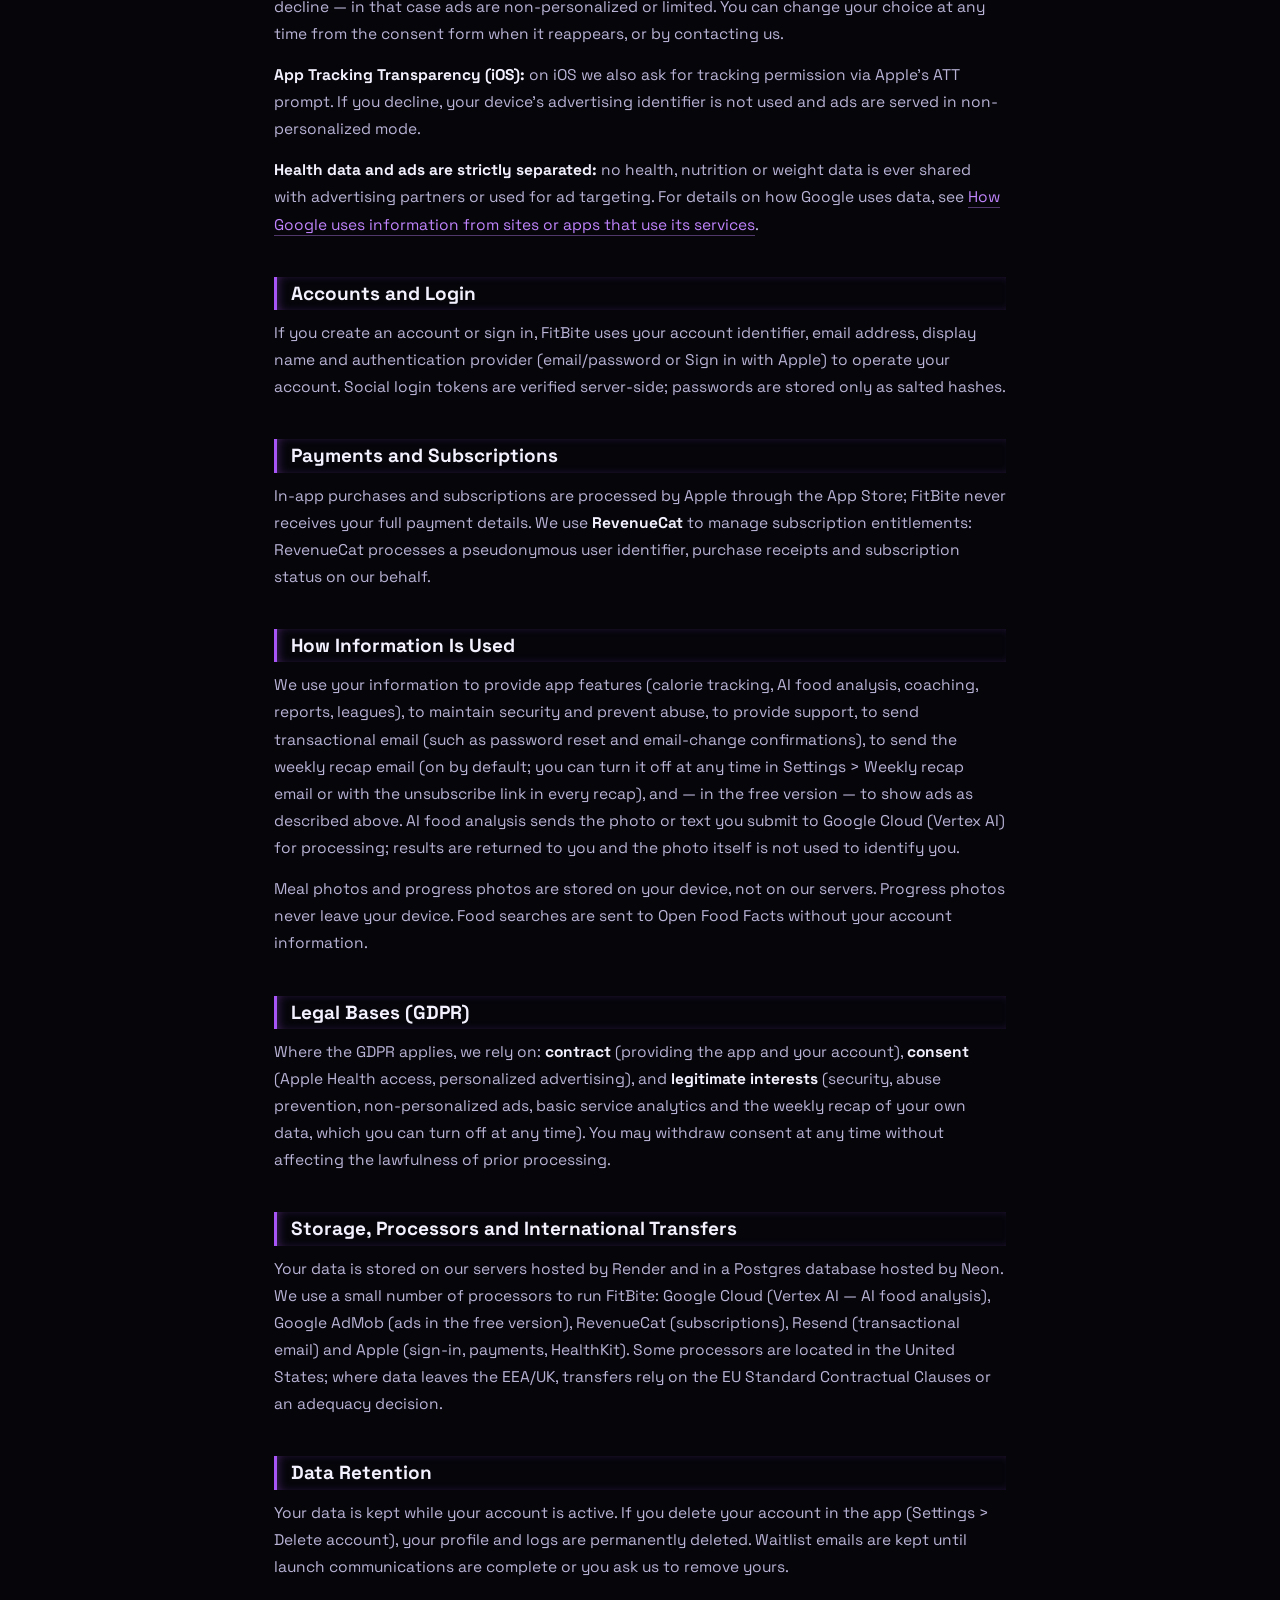
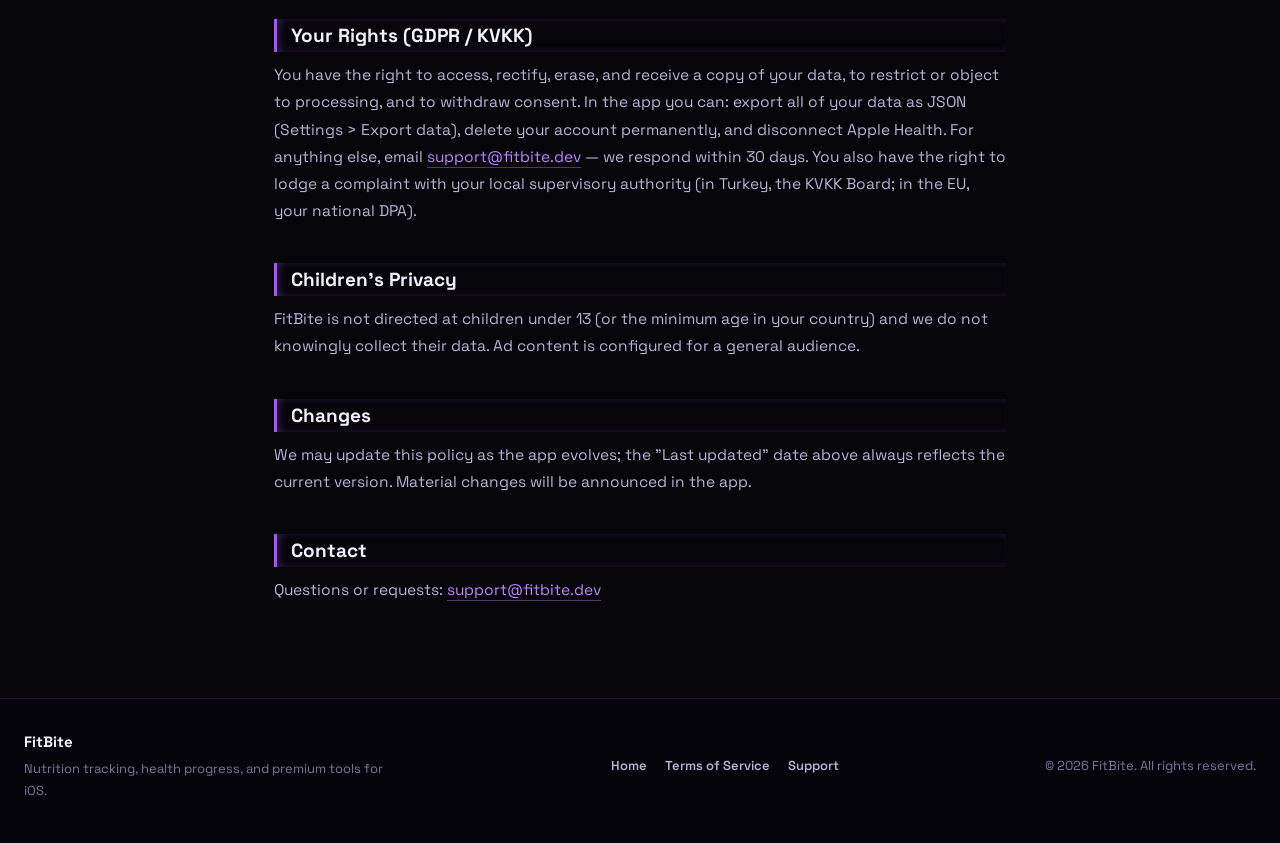
==== commit aa2731e1: "Update legal pages, support address and add email verification page - privacy: HRV and sleep reads (" ====
--- a/privacy.html
+++ b/privacy.html
@@ -24,7 +24,7 @@
     </header>
 
     <main class="document">
-      <p class="eyebrow">Last updated: July 6, 2026</p>
+      <p class="eyebrow">Last updated: November 26, 2026</p>
       <h1>Privacy Policy</h1>
       <p>
         FitBite ("we", "us") helps you track nutrition, calories, macros, activity and health-related
@@ -35,7 +35,7 @@
       </p>
       <p>
         <strong>Data controller:</strong> FitBite (Arda Can Güvendi) — contact:
-        <a href="mailto:hello@fitbite.dev">hello@fitbite.dev</a>.
+        <a href="mailto:support@fitbite.dev">support@fitbite.dev</a>.
       </p>
 
       <h2>Information You Provide</h2>
@@ -58,7 +58,8 @@
       <p>
         If you choose to connect Apple Health, FitBite reads the following data with your explicit
         permission: step count, active energy burned, walking and running distance, exercise minutes,
-        and heart rate (including resting heart rate). FitBite writes only one data type to Apple
+        heart rate (including resting heart rate), heart rate variability (HRV) and sleep analysis.
+        The FitBite watch app reads the same categories plus the water you logged. FitBite writes only one data type to Apple
         Health: the water you log in the app (so it appears in the Health app and syncs to your
         Apple Watch). Workouts recorded with the FitBite watch app are saved to Apple Health by the
         watch app with your permission.
@@ -66,13 +67,15 @@
       <p>
         This data is used solely to power in-app features: adjusting your daily calorie budget based
         on your activity, showing your daily health summary, weekly reports, and activity-aware
-        coaching. Daily activity totals are stored with your account so these features work across
-        your devices.
+        coaching. Daily activity totals (steps, distance, exercise minutes, active energy and resting
+        heart rate) are stored with your account so these features work across your devices.
+        Heart rate variability and sleep are used only on your device to calculate the stress, body
+        battery and fatigue scores; they are not sent to our servers.
       </p>
       <p>
         <strong>HealthKit data is never used for advertising, marketing or similar purposes, is never
         sold, and is never shared with third parties for their own use.</strong> You can disconnect
-        Apple Health at any time from the Profile screen in the app, or revoke access in iOS
+        Apple Health at any time in the app (Settings &gt; Apple Health), or revoke access in iOS
         Settings &gt; Health &gt; Data Access &amp; Devices. Deleting your account permanently deletes
         the stored activity data.
       </p>
@@ -124,18 +127,24 @@
       <p>
         We use your information to provide app features (calorie tracking, AI food analysis, coaching,
         reports, leagues), to maintain security and prevent abuse, to provide support, to send
-        transactional email (such as password reset codes or the weekly recap you opt into), and — in
-        the free version — to show ads as described above. AI food analysis sends the photo or text
-        you submit to Google Cloud (Vertex AI) for processing; results are returned to you and the
-        photo itself is not used to identify you.
+        transactional email (such as password reset and email-change confirmations), to send the weekly
+        recap email (on by default; you can turn it off at any time in Settings &gt; Weekly recap email or
+        with the unsubscribe link in every recap), and — in the free version — to show ads as described
+        above. AI food analysis sends the photo or text you submit to Google Cloud (Vertex AI) for
+        processing; results are returned to you and the photo itself is not used to identify you.
+      </p>
+      <p>
+        Meal photos and progress photos are stored on your device, not on our servers. Progress photos
+        never leave your device. Food searches are sent to Open Food Facts without your account
+        information.
       </p>
 
       <h2>Legal Bases (GDPR)</h2>
       <p>
         Where the GDPR applies, we rely on: <strong>contract</strong> (providing the app and your
-        account), <strong>consent</strong> (Apple Health access, personalized advertising, optional
-        emails), and <strong>legitimate interests</strong> (security, abuse prevention,
-        non-personalized ads and basic service analytics). You may withdraw consent at any time
+        account), <strong>consent</strong> (Apple Health access, personalized advertising), and
+        <strong>legitimate interests</strong> (security, abuse prevention, non-personalized ads, basic
+        service analytics and the weekly recap of your own data, which you can turn off at any time). You may withdraw consent at any time
         without affecting the lawfulness of prior processing.
       </p>
 
@@ -152,7 +161,7 @@
       <h2>Data Retention</h2>
       <p>
         Your data is kept while your account is active. If you delete your account in the app
-        (Profile &gt; Delete account), your profile and logs are permanently deleted. Waitlist
+        (Settings &gt; Delete account), your profile and logs are permanently deleted. Waitlist
         emails are kept until launch communications are complete or you ask us to remove yours.
       </p>
 
@@ -160,8 +169,8 @@
       <p>
         You have the right to access, rectify, erase, and receive a copy of your data, to restrict or
         object to processing, and to withdraw consent. In the app you can: export all of your data as
-        JSON (Profile &gt; Export data), delete your account permanently, and disconnect Apple Health.
-        For anything else, email <a href="mailto:hello@fitbite.dev">hello@fitbite.dev</a> — we respond
+        JSON (Settings &gt; Export data), delete your account permanently, and disconnect Apple Health.
+        For anything else, email <a href="mailto:support@fitbite.dev">support@fitbite.dev</a> — we respond
         within 30 days. You also have the right to lodge a complaint with your local supervisory
         authority (in Turkey, the KVKK Board; in the EU, your national DPA).
       </p>
@@ -180,7 +189,7 @@
 
       <h2>Contact</h2>
       <p>
-        Questions or requests: <a href="mailto:hello@fitbite.dev">hello@fitbite.dev</a>
+        Questions or requests: <a href="mailto:support@fitbite.dev">support@fitbite.dev</a>
       </p>
     </main>
 
